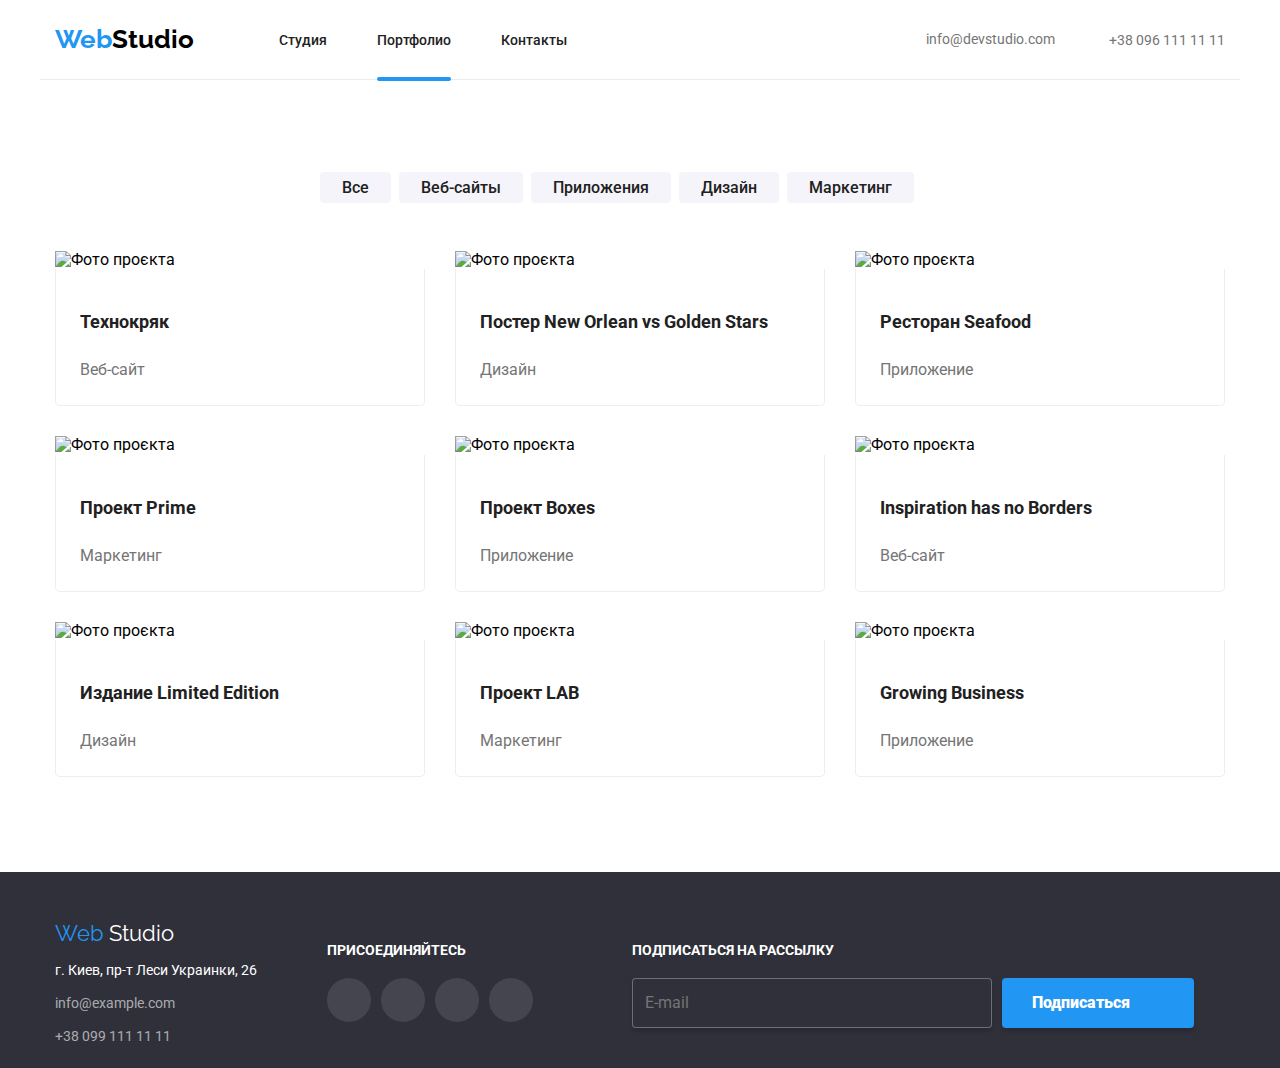
==== portfolio.html @ d9dc4a16 "Add files via upload" ====
<!DOCTYPE html>
<html lang="en">
<head>
    <meta charset="UTF-8">
    <meta name="viewport" content="width=device-width, initial-scale=1.0">
    <link rel="stylesheet" href="./css/main.min.css">
    <link href="https://fonts.googleapis.com/css2?family=Roboto:wght@400;700&display=swap" rel="stylesheet">
    <link href="https://fonts.googleapis.com/css2?family=Raleway:wght@400;700&display=swap" rel="stylesheet">
    <title>Portfolio</title>
</head>
<body>
    <!--Header-->
    <header>
        <div class="flex-div">
            <a class="nav__name-company"><p><span class="name-company--blue">Web</span>Studio</p></a>
            <nav class="nav">
                <a class="nav__link" href="./index.html"><p class="company-nav">Студия</p></a>
                <a class="nav__link active" href="./portfolio.html"><p class="portfolio-nav">Портфолио</p></a>
                <a class="nav__link"><p class="contakts-nav">Контакты</p></a>
            </nav>
        </div>
        <ul class="contacts">
            <li class="contacts__element">
                <div class="contacts__text">
                    <svg class="contackts__icon mail" width= "16px" height= "11px">
                        <use href="./img/symbol-defs.svg#mail"></use>
                    </svg>
                    <a class="contacts__link" href="info@devstudio.com">info@devstudio.com</a>
                </div>
            </li>
            <li class="contacts__element">
                <div class="contacts__text">
                    <svg class="contackts__icon phone" width= "10px" height= "15px">
                        <use href="./img/symbol-defs.svg#phone"></use>
                    </svg>
                    <a class="contacts__link" href="+380961111111">+38 096 111 11 11</a>
                </div>
            </li>
        </ul>
    </header>
    <main class="our-projects">
        <h1 class="our-projects__title">Наші проекти</h1>
        <ul class="list-nav">
            <li><a class="list-nav__element" href="">Все</a></li>                
            <li><a class="list-nav__element" href="">Веб-сайты</a></li>
            <li><a class="list-nav__element" href="">Приложения</a></li>
            <li><a class="list-nav__element" href="">Дизайн</a></li>
            <li><a class="list-nav__element" href="">Маркетинг</a></li>
        </ul>
        <ul class="projects-list">
            <li class="project">
                <div class="project__overlay">
                    <img src="./img/technocrac.png" alt="Фото проєкта">
                    <p class="overlay__text">Технокряк это современная площадка распространения коронавируса. Компании используют эту платформу для цифрового шпионажа и атак на защищённые сервера конкурентов.</p>
                </div>
                <div class="project__content">
                    <h2 class="project__name">Технокряк</h2>
                    <p class="project__text">Веб-сайт</p>
                </div>
            </li>
            <li class="project">
                <div class="project__overlay">
                    <img src="./img/new_orlean.png" alt="Фото проєкта">
                    <p class="overlay__text">Технокряк это современная площадка распространения коронавируса. Компании используют эту платформу для цифрового шпионажа и атак на защищённые сервера конкурентов.</p>
                </div>
                <div class="project__content">
                    <h2 class="project__name">Постер New Orlean vs Golden Stars</h2>
                    <p class="project__text">Дизайн</p>
                </div>
            </li>
            <li class="project">
                <div class="project__overlay">
                    <img src="./img/Seafood.png" alt="Фото проєкта">
                    <p class="overlay__text">Технокряк это современная площадка распространения коронавируса. Компании используют эту платформу для цифрового шпионажа и атак на защищённые сервера конкурентов.</p>
                </div>
                <div class="project__content">
                    <h2 class="project__name">Ресторан Seafood</h2>
                    <p class="project__text">Приложение</p>
                </div>
            </li>
            <li class="project">
                <div class="project__overlay">
                    <img src="./img/Prime.png" alt="Фото проєкта">
                    <p class="overlay__text">Технокряк это современная площадка распространения коронавируса. Компании используют эту платформу для цифрового шпионажа и атак на защищённые сервера конкурентов.</p>
                </div>
                <div class="project__content">
                    <h2 class="project__name">Проект Prime</h2>
                    <p class="project__text">Маркетинг</p>
                </div>
            </li>
            <li class="project">
                <div class="project__overlay">
                    <img src="./img/Boxes.png" alt="Фото проєкта">
                    <p class="overlay__text">Технокряк это современная площадка распространения коронавируса. Компании используют эту платформу для цифрового шпионажа и атак на защищённые сервера конкурентов.</p>
                </div>
                <div class="project__content">
                    <h2 class="project__name">Проект Boxes</h2>
                    <p class="project__text">Приложение</p>
                </div>
            </li>
            <li class="project">
                <div class="project__overlay">
                    <img src="./img/Inspiration.png" alt="Фото проєкта">
                    <p class="overlay__text">Технокряк это современная площадка распространения коронавируса. Компании используют эту платформу для цифрового шпионажа и атак на защищённые сервера конкурентов.</p>
                </div>
                <div class="project__content">
                <h2 class="project__name">Inspiration has no Borders</h2>
                    <p class="project__text">Веб-сайт</p>
                </div>
            </li>
            <li class="project">
                <div class="project__overlay">
                    <img src="./img/Limited_edition.png" alt="Фото проєкта">
                    <p class="overlay__text">Технокряк это современная площадка распространения коронавируса. Компании используют эту платформу для цифрового шпионажа и атак на защищённые сервера конкурентов.</p>
                </div>
                <div class="project__content">
                    <h2 class="project__name">Издание Limited Edition</h2>
                    <p class="project__text">Дизайн</p>
                </div>
            </li>
            <li class="project">
                <div class="project__overlay">
                    <img src="./img/Lab.png" alt="Фото проєкта">
                    <p class="overlay__text">Технокряк это современная площадка распространения коронавируса. Компании используют эту платформу для цифрового шпионажа и атак на защищённые сервера конкурентов.</p>
                </div>
                <div class="project__content">
                    <h2 class="project__name">Проект LAB</h2>
                    <p class="project__text">Маркетинг</p>
                </div>
            </li>
            <li class="project">
                <div class="project__overlay">
                    <img src="./img/Growing.png" alt="Фото проєкта">
                    <p class="overlay__text">Технокряк это современная площадка распространения коронавируса. Компании используют эту платформу для цифрового шпионажа и атак на защищённые сервера конкурентов.</p>
                </div>
                <div class="project__content">
                    <h2 class="project__name">Growing Business</h2>
                    <p class="project__text">Приложение</p>
                </div>
            </li>
        </ul>
    </main>
    <!--Footer-->
    <footer class="footer">
        <div class="ftr">
            <!--Adress-->
            <address class="adress">
                <a class="adress__name-company"><p><span class="name-company--blue">Web</span><span class="name-company--white">Studio</span></p></a> <br>
                <p class="adress__text">г. Киев, пр-т Леси Украинки, 26</p> <br>
                <a class="adress__link" href="info@example.com">info@example.com</a> <br>
                <a class="adress__link" href="+380991111111">+38 099 111 11 11</a>
            </address>
            <!--Join-->
            <div class="join">
                <h3 class="join__title">Присоединяйтесь</h3>
                <ul class="ss-list">
                    <li class="ss-list__element">
                        <a class="ss-link">
                            <svg class="ss-link__ss">
                                <use href="./img/symbol-defs.svg#instagram"></use>
                            </svg>
                        </a>
                    </li>
                    <li class="ss-list__element">
                        <a class="ss-link">
                            <svg class="ss-link__ss">
                                <use href="./img/symbol-defs.svg#twitter"></use>
                            </svg>
                        </a>
                    </li>
                    <li class="ss-list__element">
                        <a class="ss-link">
                            <svg class="ss-link__ss">
                                <use href="./img/symbol-defs.svg#facebook"></use>
                            </svg>
                        </a>
                    </li>
                    <li class="ss-list__element">
                        <a class="ss-link">
                            <svg class="ss-link__ss">
                                <use href="./img/symbol-defs.svg#linkedin"></use>
                            </svg>
                        </a>
                    </li>
                </ul>
            </div>
            <!--Subscibe-->
            <div class="subscribe">
                <h3 class="subscribe__title">Подписаться на рассылку</h3>
                <form class="subscribe__form">
                    <input placeholder="E-mail" type="email" class="subscribe__input" >
                    <button class="subscribe__btn"><span class="subscribe__text">Подписаться</span><svg width="24" height="24" class="clients-list__icon"><use href="./img/symbol-defs.svg#fly"></use></svg></button>
                </form>
                </div>
            </div>
        </div>
    </footer>
</body>
</html>
---- css/main.min.css ----
/*! modern-normalize v0.6.0 | MIT License | https://github.com/sindresorhus/modern-normalize */*,*::before,*::after{-webkit-box-sizing:border-box;box-sizing:border-box}:root{-moz-tab-size:4;-o-tab-size:4;tab-size:4}html{line-height:1.15;-webkit-text-size-adjust:100%}body{margin:0;padding:0}body{font-family:system-ui,-apple-system,"Segoe UI",Roboto,Helvetica,Arial,sans-serif,"Apple Color Emoji","Segoe UI Emoji"}a{text-decoration:none;font-family:Roboto}ul{list-style-type:none;padding:0}textarea{resize:none}hr{height:0}abbr[title]{-webkit-text-decoration:underline dotted;text-decoration:underline dotted}b,strong{font-weight:bolder}code,kbd,samp,pre{font-family:SFMono-Regular, Consolas, "Liberation Mono", Menlo, monospace;font-size:1em}small{font-size:80%}sub,sup{font-size:75%;line-height:0;position:relative;vertical-align:baseline}sub{bottom:-0.25em}sup{top:-0.5em}button,input,optgroup,select,textarea{font-family:inherit;font-size:100%;line-height:1.15;margin:0}button,select{text-transform:none}button,[type="button"],[type="reset"],[type="submit"]{-webkit-appearance:button}button::-moz-focus-inner,[type="button"]::-moz-focus-inner,[type="reset"]::-moz-focus-inner,[type="submit"]::-moz-focus-inner{border-style:none;padding:0}button:-moz-focusring,[type="button"]:-moz-focusring,[type="reset"]:-moz-focusring,[type="submit"]:-moz-focusring{outline:1px dotted ButtonText}fieldset{padding:0.35em 0.75em 0.625em}legend{padding:0}progress{vertical-align:baseline}[type="number"]::-webkit-inner-spin-button,[type="number"]::-webkit-outer-spin-button{height:auto}[type="search"]{-webkit-appearance:textfield;outline-offset:-2px}[type="search"]::-webkit-search-decoration{-webkit-appearance:none}::-webkit-file-upload-button{-webkit-appearance:button;font:inherit}summary{display:list-item}p{margin:0;padding:0}.main-pynkts,.occupation,.comand,.clients{width:1200px;padding:0 15px;margin:0 auto}.flex-div,.nav,.contacts,.modal__close,.modal__button-send,.part-occupation__overlay,.ss-link,.clients-list__link,.overlay__text,.subscribe__input,.subscribe__btn{display:-webkit-box;display:-ms-flexbox;display:flex;-webkit-box-align:center;-ms-flex-align:center;align-items:center;-webkit-box-pack:center;-ms-flex-pack:center;justify-content:center}body{font-family:Roboto;max-width:1600px}a{font-family:Roboto}.visually-hidden{position:absolute;width:1px;height:1px;clip:rect(0 0 0 0)}header{width:1200px;height:80px;padding-left:15px;padding-right:15px;margin-left:auto;margin-right:auto;border-bottom:1px solid #ECECEC;display:-webkit-box;display:-ms-flexbox;display:flex;-webkit-box-pack:justify;-ms-flex-pack:justify;justify-content:space-between}footer{background-color:#2F303A;padding-top:48px;padding-bottom:20px}.ftr{width:1200px;margin-left:auto;margin-right:auto;padding-left:15px;padding-right:15px;display:-webkit-box;display:-ms-flexbox;display:flex}.nav{margin-left:85px}.nav__name-company{font-family:Raleway;font-weight:700;font-size:26px;line-height:31px;color:#000}.name-company--blue{color:#2196f3}.nav__link{display:inline-block;padding:33px 0;-webkit-transition:color 250ms cubic-bezier(0.4, 0, 0.2, 1);transition:color 250ms cubic-bezier(0.4, 0, 0.2, 1);font-weight:500;font-size:14px;line-height:16px;color:#212121}.nav__link:not(:last-child){margin-right:50px}.nav__link:focus,.nav__link:hover{color:#2196f3}.active{position:relative}.active::after{content:"";display:block;position:absolute;width:100%;bottom:0;left:0;height:4px;border-radius:2px;background-color:#2196f3}.contackts__icon{margin-right:10px}.contacts__link{font-weight:400;font-size:14px;line-height:16px;color:#757575}.contacts__element:not(:last-child){margin-right:30px}.contacts__text{-webkit-transition:color,fill 250ms cubic-bezier(0.4, 0, 0.2, 1);transition:color,fill 250ms cubic-bezier(0.4, 0, 0.2, 1)}.contacts__text:focus,.contacts__text:hover{fill:#2196f3}.contacts__text:focus .contacts__link,.contacts__text:hover .contacts__link{color:#2196f3}.hello{position:relative;background-image:url(../img/Header_imgfon.png);height:600px;max-width:1600px;margin-bottom:94px;text-align:center}.hello__overlay{position:absolute;padding-top:200px;width:100%;height:100%;top:0;left:0;background-color:rgba(47,48,58,0.8)}.hello__title{width:600px;margin:0 auto;margin-bottom:30px;font-weight:900;font-size:44px;line-height:60px;text-transform:uppercase;color:#fff}.hello__buy{padding:10px 32px;-webkit-box-shadow:0px 4px 4px rgba(0,0,0,0.15);box-shadow:0px 4px 4px rgba(0,0,0,0.15);border-radius:4px;border:none;text-align:center;font-weight:700;font-size:16px;line-height:30px;color:#fff;background-color:#2196f3}.backdrop.is-hidden{opacity:0;pointer-events:none;-webkit-transform:scale(1.08);transform:scale(1.08)}.backdrop{position:fixed;top:0;left:0;width:100%;height:100%;background-color:rgba(0,0,0,0.2);-webkit-transition:opacity 250ms cubic-bezier(0.4, 0, 0.2, 1),-webkit-transform 250ms cubic-bezier(0.4, 0, 0.2, 1);transition:opacity 250ms cubic-bezier(0.4, 0, 0.2, 1),-webkit-transform 250ms cubic-bezier(0.4, 0, 0.2, 1);transition:opacity 250ms cubic-bezier(0.4, 0, 0.2, 1),transform 250ms cubic-bezier(0.4, 0, 0.2, 1);transition:opacity 250ms cubic-bezier(0.4, 0, 0.2, 1),transform 250ms cubic-bezier(0.4, 0, 0.2, 1),-webkit-transform 250ms cubic-bezier(0.4, 0, 0.2, 1)}.modal{padding:40px;position:absolute;top:50%;left:50%;-webkit-transform:translate(-50%, -50%);transform:translate(-50%, -50%);background-color:#fff}.modal__title{display:inline-block;margin-bottom:30px;font-weight:700;font-size:20px;line-height:23px;text-align:center;letter-spacing:0.03em;color:#212121}.modal__close{position:absolute;top:8px;left:490px;width:30px;height:30px;border:1px solid rgba(0,0,0,0.1);border-radius:50%}.modal__close-icon{fill:#000;width:18px;height:18px;-webkit-transition:all 250ms cubic-bezier(0.4, 0, 0.2, 1);transition:all 250ms cubic-bezier(0.4, 0, 0.2, 1)}.modal__close-icon:hover{fill:#2196f3}.modal__field{position:relative;margin-bottom:28px}.modal__field:not(:last-child){margin-bottom:30px}.modal__input{padding:12px 35px;font:inherit;border:1px solid #2a2a2a;border-radius:3px;width:448px;height:40px}.modal__input--coment{height:120px}.modal__label{position:absolute;top:12px;left:42px;font-weight:400;font-size:14px;line-height:16px;letter-spacing:0.01em;color:#757575;-webkit-transition:all 250ms cubic-bezier(0.4, 0, 0.2, 1);transition:all 250ms cubic-bezier(0.4, 0, 0.2, 1)}.modal__label--coment{left:16px}.modal__field:focus-within>.modal__label,.modal__input:not(:placeholder-shown) ~ .modal__label{-webkit-transform:translate(-26px, -35px);transform:translate(-26px, -35px)}.modal__field:focus-within>.modal__label--coment,.modal__input:not(:placeholder-shown) ~ .modal__label--coment{-webkit-transform:translate(0px, -35px);transform:translate(0px, -35px)}.modal__field:focus-within>.modal__label{color:#2196f3}.modal__field:focus-within>.modal__icon{fill:#2196f3}.modal__icon{position:absolute;fill:#212121;top:12px;left:16px;width:18px;height:18px;-webkit-transition:all 250ms cubic-bezier(0.4, 0, 0.2, 1);transition:all 250ms cubic-bezier(0.4, 0, 0.2, 1)}.checkbox{display:inline-block;margin-bottom:30px}.check{display:inline-block;width:16px;height:15px;border:1px solid #212121;-webkit-transition:all 250ms cubic-bezier(0.4, 0, 0.2, 1);transition:all 250ms cubic-bezier(0.4, 0, 0.2, 1)}.checkbox__icon{display:block}.checkbox__check:checked+.check{border:#2196f3;background-color:#2196f3}.checkbox__text,.checkbox__link{display:inline-block;font-weight:normal;font-size:14px;line-height:24px;letter-spacing:0.03em;color:#757575}.checkbox__link{color:#2196f3}.modal__button-send{background-color:#2196f3;width:200px;margin:0 auto;-webkit-box-shadow:0px 4px 4px rgba(0,0,0,0.15);box-shadow:0px 4px 4px rgba(0,0,0,0.15);border-radius:4px;border:none;padding:10px 55px;letter-spacing:0.06em;font-weight:700;font-size:16px;line-height:30px;color:#FFFFFF}.main-pynkts{margin-bottom:94px}.main-pynkts__title{display:none}.pynkts__list{display:-webkit-box;display:-ms-flexbox;display:flex}.pynkts{width:270px}.pynkts:not(:last-child){margin-right:30px}.pynkts__fon{background-color:#F5F4FA;width:270px;height:120px;padding:30px 100px;margin-bottom:30px}.pynkts__icon{width:70px;height:70px}.pynkts__title{margin-bottom:10px;font-size:14px;font-weight:700;line-height:16px;text-transform:uppercase;color:#212121}.pynkts__text{font-size:14px;font-weight:400;line-height:24px;color:#757575}.occupation{margin-bottom:94px}.occupation-list{display:-webkit-box;display:-ms-flexbox;display:flex}.occupation__title{font-weight:700;font-size:36px;line-height:42px;color:#212121;margin-bottom:50px;text-align:center}.part-occupation{position:relative}.part-occupation:not(:last-child){margin-right:30px}.part-occupation__overlay{position:absolute;width:100%;height:70px;top:224px;left:0;background:rgba(47,48,58,0.8)}.part-occupation__text{font-size:14px;font-weight:700;line-height:16px;text-transform:uppercase;color:#fff}.comand{padding-top:94px;height:700px;margin-bottom:94px}.comand--color{background-color:#F5F4FA}.comand__title{font-weight:700;font-size:36px;line-height:42px;color:#212121;margin-bottom:50px;text-align:center}.personal{display:-webkit-box;display:-ms-flexbox;display:flex;text-align:center}.worker{background-color:#fff;-webkit-box-shadow:0px 2px 1px rgba(0,0,0,0.2),0px 1px 1px rgba(0,0,0,0.14),0px 1px 3px rgba(0,0,0,0.12);box-shadow:0px 2px 1px rgba(0,0,0,0.2),0px 1px 1px rgba(0,0,0,0.14),0px 1px 3px rgba(0,0,0,0.12);border-radius:4px}.worker:not(:last-child){margin-right:30px}.worker__photo{margin-bottom:30px}.worker__name{margin-bottom:10px;font-size:16px;line-height:19px;color:#212121}.worker__text{margin-bottom:30px;font-size:16px;line-height:19px;color:#757575}.ss-list{display:-webkit-box;display:-ms-flexbox;display:flex;width:205px;margin:0 auto;margin-bottom:25px}.ss-list__element:not(:last-child){margin-right:10px}.ss-link{-webkit-transition:all 250ms cubic-bezier(0.4, 0, 0.2, 1);transition:all 250ms cubic-bezier(0.4, 0, 0.2, 1);width:44px;height:44px;background-color:rgba(255,255,255,0.1);border-radius:50%;fill:#afb1b8}.ss-link:hover,.ss-link:focus{fill:#fff;background-color:#2196f3}.clients{margin-top:95px;margin-bottom:95px}.clients__title{font-weight:700;font-size:36px;line-height:42px;color:#212121;margin-bottom:50px;text-align:center}.clients-list{display:-webkit-box;display:-ms-flexbox;display:flex}.clients-list__link{-webkit-transition:border,fill 250ms cubic-bezier(0.4, 0, 0.2, 1),-webkit-transform 250ms cubic-bezier(0.4, 0, 0.2, 1);transition:border,fill 250ms cubic-bezier(0.4, 0, 0.2, 1),-webkit-transform 250ms cubic-bezier(0.4, 0, 0.2, 1);transition:border,fill 250ms cubic-bezier(0.4, 0, 0.2, 1),transform 250ms cubic-bezier(0.4, 0, 0.2, 1);transition:border,fill 250ms cubic-bezier(0.4, 0, 0.2, 1),transform 250ms cubic-bezier(0.4, 0, 0.2, 1),-webkit-transform 250ms cubic-bezier(0.4, 0, 0.2, 1);border:1px solid #afb1b8;border-radius:4px;width:170px;height:90px;fill:#afb1b8}.clients-list__element:not(:last-child){margin-right:30px}.clients-list__link:hover,.clients-list__link:focus{-webkit-transform:scale(1.1);transform:scale(1.1);border:1px solid #2196f3;fill:#2196f3}.our-projects{width:1200px;padding-left:15px;padding-right:15px;margin-left:auto;margin-right:auto;margin-bottom:95px}.our-projects__title{display:none}.list-nav{display:-webkit-box;display:-ms-flexbox;display:flex;width:640px;margin-top:95px;margin-bottom:50px;margin-left:auto;margin-right:auto}.list-nav__element{-webkit-transition:all 250ms cubic-bezier(0.4, 0, 0.2, 1);transition:all 250ms cubic-bezier(0.4, 0, 0.2, 1);padding:6px 22px;border-radius:4px;margin-right:8px;font-weight:500;font-size:16px;line-height:26px;background-color:#F5F4FA;color:#212121}.list-nav__element:focus,.list-nav__element:hover{-webkit-box-shadow:0px 2px 2px rgba(0,0,0,0.12),0px 1px 2px rgba(0,0,0,0.08),0px 3px 1px rgba(0,0,0,0.1);box-shadow:0px 2px 2px rgba(0,0,0,0.12),0px 1px 2px rgba(0,0,0,0.08),0px 3px 1px rgba(0,0,0,0.1);background-color:#2196f3;color:#fff}.projects-list{display:-webkit-box;display:-ms-flexbox;display:flex;-ms-flex-wrap:wrap;flex-wrap:wrap}.project{position:relative;width:370px}.project:not(:nth-child(3n)){margin-right:30px}.project:not(:nth-child(n+7)){margin-bottom:30px}.project:hover,.project:focus .project__overlay{z-index:0}.project:hover,.project:focus{-webkit-box-shadow:1px 4px 6px rgba(0,0,0,0.16),0px 4px 4px rgba(0,0,0,0.06),0px 1px 1px rgba(0,0,0,0.12);box-shadow:1px 4px 6px rgba(0,0,0,0.16),0px 4px 4px rgba(0,0,0,0.06),0px 1px 1px rgba(0,0,0,0.12)}.project__overlay{position:relative;overflow:hidden}.overlay__text{position:absolute;top:0;-webkit-transform:translateY(102%);transform:translateY(102%);width:370px;height:294px;margin:0px;padding:0px 24px;color:#fff;background:rgba(33,150,243,0.9);font-weight:400;font-size:18px;line-height:1.56;-webkit-transition:-webkit-transform 250ms cubic-bezier(0.4, 0, 0.2, 1);transition:-webkit-transform 250ms cubic-bezier(0.4, 0, 0.2, 1);transition:transform 250ms cubic-bezier(0.4, 0, 0.2, 1);transition:transform 250ms cubic-bezier(0.4, 0, 0.2, 1), -webkit-transform 250ms cubic-bezier(0.4, 0, 0.2, 1)}.project:hover .overlay__text,.project:focus .overlay__text{-webkit-transform:scaleY(1);transform:scaleY(1)}.project__content{padding:20px 24px;border:1px solid #eeeeee;border-bottom-right-radius:5px;border-bottom-left-radius:5px;border-top:none}.project__name{font-size:18px;line-height:36px;color:#212121}.project__text{font-size:16px;line-height:30px;color:#757575}address{font-style:normal;margin-right:70px}.adress__name-company{display:inline-block;margin-bottom:10px;height:28px;font-family:Raleway;font-weight:700px;font-size:22px;line-height:26px}.name-company--white{color:#fff;margin-left:5px}.adress__text{display:inline-block;margin-bottom:9px;font-size:14px;line-height:24px;color:#fff}.adress__link{display:inline-block;font-size:14px;line-height:24px;color:rgba(255,255,255,0.6)}.adress__link:not(:last-child){margin-bottom:9px}.join{margin-right:100px;margin-top:8px}.join__title{margin-bottom:20px;font-size:14px;line-height:16px;text-transform:uppercase;color:#fff}.ss-link{display:-webkit-box;display:-ms-flexbox;display:flex}.ss-link__ss{width:20px;height:20px}.subscribe{margin-top:8px}.subscribe__title{margin-bottom:20px;font-size:14px;line-height:16px;text-transform:uppercase;color:#fff}.subscribe__form{display:-webkit-box;display:-ms-flexbox;display:flex}.subscribe__input{border:1px solid rgba(255,255,255,0.3);-webkit-box-shadow:0px 4px 4px rgba(0,0,0,0.15);box-shadow:0px 4px 4px rgba(0,0,0,0.15);border-radius:4px;width:360px;margin-right:10px;padding:0px 12px;font-weight:400;font-size:16px;line-height:30px;color:rgba(255,255,255,0.6);background-color:#2F303A}.subscribe__btn{border:0;-webkit-box-shadow:0px 4px 4px rgba(0,0,0,0.15);box-shadow:0px 4px 4px rgba(0,0,0,0.15);border-radius:4px;padding-left:30px;padding-right:30px;padding-top:10px;padding-bottom:10px;background:#2196F3}.subscribe__text{margin-right:10px;font-weight:900;font-size:16px;line-height:30px;text-align:center;color:#fff}
/*# sourceMappingURL=main.min.css.map */
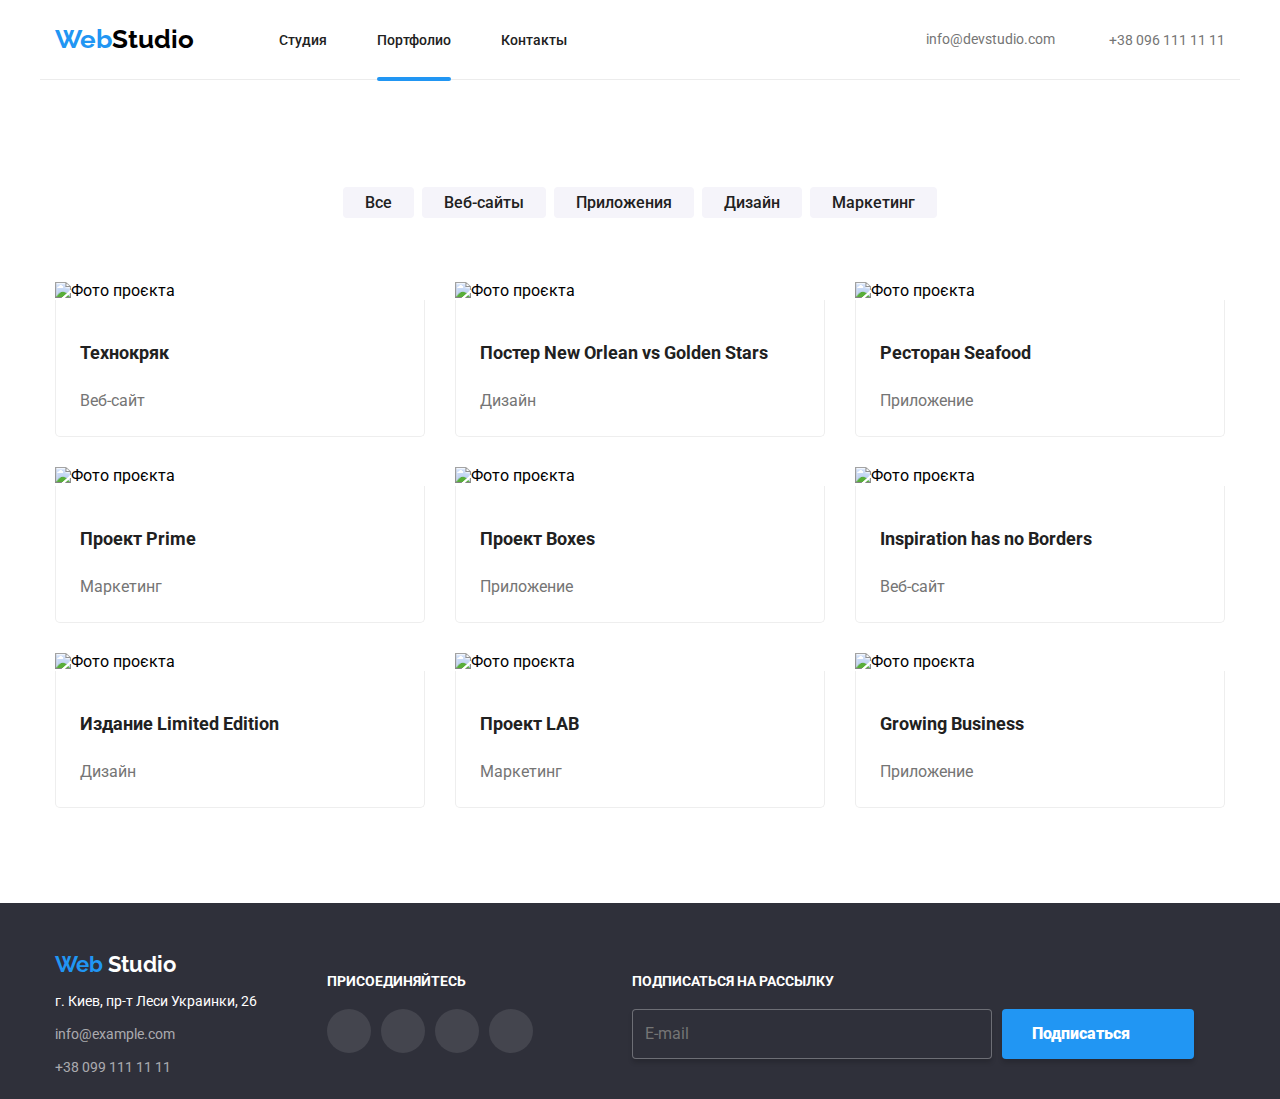
==== commit 80c765dc: "Add files via upload" ====
--- a/portfolio.html
+++ b/portfolio.html
@@ -39,14 +39,16 @@
         </ul>
     </header>
     <main class="our-projects">
-        <h1 class="our-projects__title">Наші проекти</h1>
-        <ul class="list-nav">
-            <li><a class="list-nav__element" href="">Все</a></li>                
-            <li><a class="list-nav__element" href="">Веб-сайты</a></li>
-            <li><a class="list-nav__element" href="">Приложения</a></li>
-            <li><a class="list-nav__element" href="">Дизайн</a></li>
-            <li><a class="list-nav__element" href="">Маркетинг</a></li>
-        </ul>
+        <div class="our-projects__nav">
+            <h1 class="our-projects__title">Наші проекти</h1>
+            <ul class="list-nav">
+                <li class="list-nav__element"><a class="list-nav__link" href="">Все</a></li>                
+                <li class="list-nav__element"><a class="list-nav__link" href="">Веб-сайты</a></li>
+                <li class="list-nav__element"><a class="list-nav__link" href="">Приложения</a></li>
+                <li class="list-nav__element"><a class="list-nav__link" href="">Дизайн</a></li>
+                <li class="list-nav__element"><a class="list-nav__link" href="">Маркетинг</a></li>
+            </ul>
+        </div>
         <ul class="projects-list">
             <li class="project">
                 <div class="project__overlay">
--- a/css/main.min.css
+++ b/css/main.min.css
@@ -1,2 +1,2 @@
-/*! modern-normalize v0.6.0 | MIT License | https://github.com/sindresorhus/modern-normalize */*,*::before,*::after{-webkit-box-sizing:border-box;box-sizing:border-box}:root{-moz-tab-size:4;-o-tab-size:4;tab-size:4}html{line-height:1.15;-webkit-text-size-adjust:100%}body{margin:0;padding:0}body{font-family:system-ui,-apple-system,"Segoe UI",Roboto,Helvetica,Arial,sans-serif,"Apple Color Emoji","Segoe UI Emoji"}a{text-decoration:none;font-family:Roboto}ul{list-style-type:none;padding:0}textarea{resize:none}hr{height:0}abbr[title]{-webkit-text-decoration:underline dotted;text-decoration:underline dotted}b,strong{font-weight:bolder}code,kbd,samp,pre{font-family:SFMono-Regular, Consolas, "Liberation Mono", Menlo, monospace;font-size:1em}small{font-size:80%}sub,sup{font-size:75%;line-height:0;position:relative;vertical-align:baseline}sub{bottom:-0.25em}sup{top:-0.5em}button,input,optgroup,select,textarea{font-family:inherit;font-size:100%;line-height:1.15;margin:0}button,select{text-transform:none}button,[type="button"],[type="reset"],[type="submit"]{-webkit-appearance:button}button::-moz-focus-inner,[type="button"]::-moz-focus-inner,[type="reset"]::-moz-focus-inner,[type="submit"]::-moz-focus-inner{border-style:none;padding:0}button:-moz-focusring,[type="button"]:-moz-focusring,[type="reset"]:-moz-focusring,[type="submit"]:-moz-focusring{outline:1px dotted ButtonText}fieldset{padding:0.35em 0.75em 0.625em}legend{padding:0}progress{vertical-align:baseline}[type="number"]::-webkit-inner-spin-button,[type="number"]::-webkit-outer-spin-button{height:auto}[type="search"]{-webkit-appearance:textfield;outline-offset:-2px}[type="search"]::-webkit-search-decoration{-webkit-appearance:none}::-webkit-file-upload-button{-webkit-appearance:button;font:inherit}summary{display:list-item}p{margin:0;padding:0}.main-pynkts,.occupation,.comand,.clients{width:1200px;padding:0 15px;margin:0 auto}.flex-div,.nav,.contacts,.modal__close,.modal__button-send,.part-occupation__overlay,.ss-link,.clients-list__link,.overlay__text,.subscribe__input,.subscribe__btn{display:-webkit-box;display:-ms-flexbox;display:flex;-webkit-box-align:center;-ms-flex-align:center;align-items:center;-webkit-box-pack:center;-ms-flex-pack:center;justify-content:center}body{font-family:Roboto;max-width:1600px}a{font-family:Roboto}.visually-hidden{position:absolute;width:1px;height:1px;clip:rect(0 0 0 0)}header{width:1200px;height:80px;padding-left:15px;padding-right:15px;margin-left:auto;margin-right:auto;border-bottom:1px solid #ECECEC;display:-webkit-box;display:-ms-flexbox;display:flex;-webkit-box-pack:justify;-ms-flex-pack:justify;justify-content:space-between}footer{background-color:#2F303A;padding-top:48px;padding-bottom:20px}.ftr{width:1200px;margin-left:auto;margin-right:auto;padding-left:15px;padding-right:15px;display:-webkit-box;display:-ms-flexbox;display:flex}.nav{margin-left:85px}.nav__name-company{font-family:Raleway;font-weight:700;font-size:26px;line-height:31px;color:#000}.name-company--blue{color:#2196f3}.nav__link{display:inline-block;padding:33px 0;-webkit-transition:color 250ms cubic-bezier(0.4, 0, 0.2, 1);transition:color 250ms cubic-bezier(0.4, 0, 0.2, 1);font-weight:500;font-size:14px;line-height:16px;color:#212121}.nav__link:not(:last-child){margin-right:50px}.nav__link:focus,.nav__link:hover{color:#2196f3}.active{position:relative}.active::after{content:"";display:block;position:absolute;width:100%;bottom:0;left:0;height:4px;border-radius:2px;background-color:#2196f3}.contackts__icon{margin-right:10px}.contacts__link{font-weight:400;font-size:14px;line-height:16px;color:#757575}.contacts__element:not(:last-child){margin-right:30px}.contacts__text{-webkit-transition:color,fill 250ms cubic-bezier(0.4, 0, 0.2, 1);transition:color,fill 250ms cubic-bezier(0.4, 0, 0.2, 1)}.contacts__text:focus,.contacts__text:hover{fill:#2196f3}.contacts__text:focus .contacts__link,.contacts__text:hover .contacts__link{color:#2196f3}.hello{position:relative;background-image:url(../img/Header_imgfon.png);height:600px;max-width:1600px;margin-bottom:94px;text-align:center}.hello__overlay{position:absolute;padding-top:200px;width:100%;height:100%;top:0;left:0;background-color:rgba(47,48,58,0.8)}.hello__title{width:600px;margin:0 auto;margin-bottom:30px;font-weight:900;font-size:44px;line-height:60px;text-transform:uppercase;color:#fff}.hello__buy{padding:10px 32px;-webkit-box-shadow:0px 4px 4px rgba(0,0,0,0.15);box-shadow:0px 4px 4px rgba(0,0,0,0.15);border-radius:4px;border:none;text-align:center;font-weight:700;font-size:16px;line-height:30px;color:#fff;background-color:#2196f3}.backdrop.is-hidden{opacity:0;pointer-events:none;-webkit-transform:scale(1.08);transform:scale(1.08)}.backdrop{position:fixed;top:0;left:0;width:100%;height:100%;background-color:rgba(0,0,0,0.2);-webkit-transition:opacity 250ms cubic-bezier(0.4, 0, 0.2, 1),-webkit-transform 250ms cubic-bezier(0.4, 0, 0.2, 1);transition:opacity 250ms cubic-bezier(0.4, 0, 0.2, 1),-webkit-transform 250ms cubic-bezier(0.4, 0, 0.2, 1);transition:opacity 250ms cubic-bezier(0.4, 0, 0.2, 1),transform 250ms cubic-bezier(0.4, 0, 0.2, 1);transition:opacity 250ms cubic-bezier(0.4, 0, 0.2, 1),transform 250ms cubic-bezier(0.4, 0, 0.2, 1),-webkit-transform 250ms cubic-bezier(0.4, 0, 0.2, 1)}.modal{padding:40px;position:absolute;top:50%;left:50%;-webkit-transform:translate(-50%, -50%);transform:translate(-50%, -50%);background-color:#fff}.modal__title{display:inline-block;margin-bottom:30px;font-weight:700;font-size:20px;line-height:23px;text-align:center;letter-spacing:0.03em;color:#212121}.modal__close{position:absolute;top:8px;left:490px;width:30px;height:30px;border:1px solid rgba(0,0,0,0.1);border-radius:50%}.modal__close-icon{fill:#000;width:18px;height:18px;-webkit-transition:all 250ms cubic-bezier(0.4, 0, 0.2, 1);transition:all 250ms cubic-bezier(0.4, 0, 0.2, 1)}.modal__close-icon:hover{fill:#2196f3}.modal__field{position:relative;margin-bottom:28px}.modal__field:not(:last-child){margin-bottom:30px}.modal__input{padding:12px 35px;font:inherit;border:1px solid #2a2a2a;border-radius:3px;width:448px;height:40px}.modal__input--coment{height:120px}.modal__label{position:absolute;top:12px;left:42px;font-weight:400;font-size:14px;line-height:16px;letter-spacing:0.01em;color:#757575;-webkit-transition:all 250ms cubic-bezier(0.4, 0, 0.2, 1);transition:all 250ms cubic-bezier(0.4, 0, 0.2, 1)}.modal__label--coment{left:16px}.modal__field:focus-within>.modal__label,.modal__input:not(:placeholder-shown) ~ .modal__label{-webkit-transform:translate(-26px, -35px);transform:translate(-26px, -35px)}.modal__field:focus-within>.modal__label--coment,.modal__input:not(:placeholder-shown) ~ .modal__label--coment{-webkit-transform:translate(0px, -35px);transform:translate(0px, -35px)}.modal__field:focus-within>.modal__label{color:#2196f3}.modal__field:focus-within>.modal__icon{fill:#2196f3}.modal__icon{position:absolute;fill:#212121;top:12px;left:16px;width:18px;height:18px;-webkit-transition:all 250ms cubic-bezier(0.4, 0, 0.2, 1);transition:all 250ms cubic-bezier(0.4, 0, 0.2, 1)}.checkbox{display:inline-block;margin-bottom:30px}.check{display:inline-block;width:16px;height:15px;border:1px solid #212121;-webkit-transition:all 250ms cubic-bezier(0.4, 0, 0.2, 1);transition:all 250ms cubic-bezier(0.4, 0, 0.2, 1)}.checkbox__icon{display:block}.checkbox__check:checked+.check{border:#2196f3;background-color:#2196f3}.checkbox__text,.checkbox__link{display:inline-block;font-weight:normal;font-size:14px;line-height:24px;letter-spacing:0.03em;color:#757575}.checkbox__link{color:#2196f3}.modal__button-send{background-color:#2196f3;width:200px;margin:0 auto;-webkit-box-shadow:0px 4px 4px rgba(0,0,0,0.15);box-shadow:0px 4px 4px rgba(0,0,0,0.15);border-radius:4px;border:none;padding:10px 55px;letter-spacing:0.06em;font-weight:700;font-size:16px;line-height:30px;color:#FFFFFF}.main-pynkts{margin-bottom:94px}.main-pynkts__title{display:none}.pynkts__list{display:-webkit-box;display:-ms-flexbox;display:flex}.pynkts{width:270px}.pynkts:not(:last-child){margin-right:30px}.pynkts__fon{background-color:#F5F4FA;width:270px;height:120px;padding:30px 100px;margin-bottom:30px}.pynkts__icon{width:70px;height:70px}.pynkts__title{margin-bottom:10px;font-size:14px;font-weight:700;line-height:16px;text-transform:uppercase;color:#212121}.pynkts__text{font-size:14px;font-weight:400;line-height:24px;color:#757575}.occupation{margin-bottom:94px}.occupation-list{display:-webkit-box;display:-ms-flexbox;display:flex}.occupation__title{font-weight:700;font-size:36px;line-height:42px;color:#212121;margin-bottom:50px;text-align:center}.part-occupation{position:relative}.part-occupation:not(:last-child){margin-right:30px}.part-occupation__overlay{position:absolute;width:100%;height:70px;top:224px;left:0;background:rgba(47,48,58,0.8)}.part-occupation__text{font-size:14px;font-weight:700;line-height:16px;text-transform:uppercase;color:#fff}.comand{padding-top:94px;height:700px;margin-bottom:94px}.comand--color{background-color:#F5F4FA}.comand__title{font-weight:700;font-size:36px;line-height:42px;color:#212121;margin-bottom:50px;text-align:center}.personal{display:-webkit-box;display:-ms-flexbox;display:flex;text-align:center}.worker{background-color:#fff;-webkit-box-shadow:0px 2px 1px rgba(0,0,0,0.2),0px 1px 1px rgba(0,0,0,0.14),0px 1px 3px rgba(0,0,0,0.12);box-shadow:0px 2px 1px rgba(0,0,0,0.2),0px 1px 1px rgba(0,0,0,0.14),0px 1px 3px rgba(0,0,0,0.12);border-radius:4px}.worker:not(:last-child){margin-right:30px}.worker__photo{margin-bottom:30px}.worker__name{margin-bottom:10px;font-size:16px;line-height:19px;color:#212121}.worker__text{margin-bottom:30px;font-size:16px;line-height:19px;color:#757575}.ss-list{display:-webkit-box;display:-ms-flexbox;display:flex;width:205px;margin:0 auto;margin-bottom:25px}.ss-list__element:not(:last-child){margin-right:10px}.ss-link{-webkit-transition:all 250ms cubic-bezier(0.4, 0, 0.2, 1);transition:all 250ms cubic-bezier(0.4, 0, 0.2, 1);width:44px;height:44px;background-color:rgba(255,255,255,0.1);border-radius:50%;fill:#afb1b8}.ss-link:hover,.ss-link:focus{fill:#fff;background-color:#2196f3}.clients{margin-top:95px;margin-bottom:95px}.clients__title{font-weight:700;font-size:36px;line-height:42px;color:#212121;margin-bottom:50px;text-align:center}.clients-list{display:-webkit-box;display:-ms-flexbox;display:flex}.clients-list__link{-webkit-transition:border,fill 250ms cubic-bezier(0.4, 0, 0.2, 1),-webkit-transform 250ms cubic-bezier(0.4, 0, 0.2, 1);transition:border,fill 250ms cubic-bezier(0.4, 0, 0.2, 1),-webkit-transform 250ms cubic-bezier(0.4, 0, 0.2, 1);transition:border,fill 250ms cubic-bezier(0.4, 0, 0.2, 1),transform 250ms cubic-bezier(0.4, 0, 0.2, 1);transition:border,fill 250ms cubic-bezier(0.4, 0, 0.2, 1),transform 250ms cubic-bezier(0.4, 0, 0.2, 1),-webkit-transform 250ms cubic-bezier(0.4, 0, 0.2, 1);border:1px solid #afb1b8;border-radius:4px;width:170px;height:90px;fill:#afb1b8}.clients-list__element:not(:last-child){margin-right:30px}.clients-list__link:hover,.clients-list__link:focus{-webkit-transform:scale(1.1);transform:scale(1.1);border:1px solid #2196f3;fill:#2196f3}.our-projects{width:1200px;padding-left:15px;padding-right:15px;margin-left:auto;margin-right:auto;margin-bottom:95px}.our-projects__title{display:none}.list-nav{display:-webkit-box;display:-ms-flexbox;display:flex;width:640px;margin-top:95px;margin-bottom:50px;margin-left:auto;margin-right:auto}.list-nav__element{-webkit-transition:all 250ms cubic-bezier(0.4, 0, 0.2, 1);transition:all 250ms cubic-bezier(0.4, 0, 0.2, 1);padding:6px 22px;border-radius:4px;margin-right:8px;font-weight:500;font-size:16px;line-height:26px;background-color:#F5F4FA;color:#212121}.list-nav__element:focus,.list-nav__element:hover{-webkit-box-shadow:0px 2px 2px rgba(0,0,0,0.12),0px 1px 2px rgba(0,0,0,0.08),0px 3px 1px rgba(0,0,0,0.1);box-shadow:0px 2px 2px rgba(0,0,0,0.12),0px 1px 2px rgba(0,0,0,0.08),0px 3px 1px rgba(0,0,0,0.1);background-color:#2196f3;color:#fff}.projects-list{display:-webkit-box;display:-ms-flexbox;display:flex;-ms-flex-wrap:wrap;flex-wrap:wrap}.project{position:relative;width:370px}.project:not(:nth-child(3n)){margin-right:30px}.project:not(:nth-child(n+7)){margin-bottom:30px}.project:hover,.project:focus .project__overlay{z-index:0}.project:hover,.project:focus{-webkit-box-shadow:1px 4px 6px rgba(0,0,0,0.16),0px 4px 4px rgba(0,0,0,0.06),0px 1px 1px rgba(0,0,0,0.12);box-shadow:1px 4px 6px rgba(0,0,0,0.16),0px 4px 4px rgba(0,0,0,0.06),0px 1px 1px rgba(0,0,0,0.12)}.project__overlay{position:relative;overflow:hidden}.overlay__text{position:absolute;top:0;-webkit-transform:translateY(102%);transform:translateY(102%);width:370px;height:294px;margin:0px;padding:0px 24px;color:#fff;background:rgba(33,150,243,0.9);font-weight:400;font-size:18px;line-height:1.56;-webkit-transition:-webkit-transform 250ms cubic-bezier(0.4, 0, 0.2, 1);transition:-webkit-transform 250ms cubic-bezier(0.4, 0, 0.2, 1);transition:transform 250ms cubic-bezier(0.4, 0, 0.2, 1);transition:transform 250ms cubic-bezier(0.4, 0, 0.2, 1), -webkit-transform 250ms cubic-bezier(0.4, 0, 0.2, 1)}.project:hover .overlay__text,.project:focus .overlay__text{-webkit-transform:scaleY(1);transform:scaleY(1)}.project__content{padding:20px 24px;border:1px solid #eeeeee;border-bottom-right-radius:5px;border-bottom-left-radius:5px;border-top:none}.project__name{font-size:18px;line-height:36px;color:#212121}.project__text{font-size:16px;line-height:30px;color:#757575}address{font-style:normal;margin-right:70px}.adress__name-company{display:inline-block;margin-bottom:10px;height:28px;font-family:Raleway;font-weight:700px;font-size:22px;line-height:26px}.name-company--white{color:#fff;margin-left:5px}.adress__text{display:inline-block;margin-bottom:9px;font-size:14px;line-height:24px;color:#fff}.adress__link{display:inline-block;font-size:14px;line-height:24px;color:rgba(255,255,255,0.6)}.adress__link:not(:last-child){margin-bottom:9px}.join{margin-right:100px;margin-top:8px}.join__title{margin-bottom:20px;font-size:14px;line-height:16px;text-transform:uppercase;color:#fff}.ss-link{display:-webkit-box;display:-ms-flexbox;display:flex}.ss-link__ss{width:20px;height:20px}.subscribe{margin-top:8px}.subscribe__title{margin-bottom:20px;font-size:14px;line-height:16px;text-transform:uppercase;color:#fff}.subscribe__form{display:-webkit-box;display:-ms-flexbox;display:flex}.subscribe__input{border:1px solid rgba(255,255,255,0.3);-webkit-box-shadow:0px 4px 4px rgba(0,0,0,0.15);box-shadow:0px 4px 4px rgba(0,0,0,0.15);border-radius:4px;width:360px;margin-right:10px;padding:0px 12px;font-weight:400;font-size:16px;line-height:30px;color:rgba(255,255,255,0.6);background-color:#2F303A}.subscribe__btn{border:0;-webkit-box-shadow:0px 4px 4px rgba(0,0,0,0.15);box-shadow:0px 4px 4px rgba(0,0,0,0.15);border-radius:4px;padding-left:30px;padding-right:30px;padding-top:10px;padding-bottom:10px;background:#2196F3}.subscribe__text{margin-right:10px;font-weight:900;font-size:16px;line-height:30px;text-align:center;color:#fff}
+/*! modern-normalize v0.6.0 | MIT License | https://github.com/sindresorhus/modern-normalize */*,*::before,*::after{-webkit-box-sizing:border-box;box-sizing:border-box}:root{-moz-tab-size:4;-o-tab-size:4;tab-size:4}html{line-height:1.15;-webkit-text-size-adjust:100%}body{margin:0;padding:0}body{font-family:system-ui,-apple-system,"Segoe UI",Roboto,Helvetica,Arial,sans-serif,"Apple Color Emoji","Segoe UI Emoji"}a{text-decoration:none;font-family:Roboto}ul{list-style-type:none;padding:0}textarea{resize:none}hr{height:0}abbr[title]{-webkit-text-decoration:underline dotted;text-decoration:underline dotted}b,strong{font-weight:bolder}code,kbd,samp,pre{font-family:SFMono-Regular, Consolas, "Liberation Mono", Menlo, monospace;font-size:1em}small{font-size:80%}sub,sup{font-size:75%;line-height:0;position:relative;vertical-align:baseline}sub{bottom:-0.25em}sup{top:-0.5em}button,input,optgroup,select,textarea{font-family:inherit;font-size:100%;line-height:1.15;margin:0}button,select{text-transform:none}button,[type="button"],[type="reset"],[type="submit"]{-webkit-appearance:button}button::-moz-focus-inner,[type="button"]::-moz-focus-inner,[type="reset"]::-moz-focus-inner,[type="submit"]::-moz-focus-inner{border-style:none;padding:0}button:-moz-focusring,[type="button"]:-moz-focusring,[type="reset"]:-moz-focusring,[type="submit"]:-moz-focusring{outline:1px dotted ButtonText}fieldset{padding:0.35em 0.75em 0.625em}legend{padding:0}progress{vertical-align:baseline}[type="number"]::-webkit-inner-spin-button,[type="number"]::-webkit-outer-spin-button{height:auto}[type="search"]{-webkit-appearance:textfield;outline-offset:-2px}[type="search"]::-webkit-search-decoration{-webkit-appearance:none}::-webkit-file-upload-button{-webkit-appearance:button;font:inherit}summary{display:list-item}p{margin:0;padding:0}.main-pynkts,.occupation,.comand,.clients{width:1200px;padding:0 15px;margin:0 auto}.flex-div,.nav,.contacts,.modal__close,.modal__button-send,.part-occupation__overlay,.ss-link,.clients-list__link,.overlay__text,.subscribe__input,.subscribe__btn{display:-webkit-box;display:-ms-flexbox;display:flex;-webkit-box-align:center;-ms-flex-align:center;align-items:center;-webkit-box-pack:center;-ms-flex-pack:center;justify-content:center}body{font-family:Roboto;max-width:1600px}a{font-family:Roboto}.visually-hidden{position:absolute;width:1px;height:1px;clip:rect(0 0 0 0)}header{width:1200px;height:80px;padding-left:15px;padding-right:15px;margin-left:auto;margin-right:auto;border-bottom:1px solid #ECECEC;display:-webkit-box;display:-ms-flexbox;display:flex;-webkit-box-pack:justify;-ms-flex-pack:justify;justify-content:space-between}footer{background-color:#2F303A;padding-top:48px;padding-bottom:20px}.ftr{width:1200px;margin-left:auto;margin-right:auto;padding-left:15px;padding-right:15px;display:-webkit-box;display:-ms-flexbox;display:flex}.nav{margin-left:85px}.nav__name-company{font-family:Raleway;font-weight:700;font-size:26px;line-height:31px;color:#000}.name-company--blue{color:#2196f3}.nav__link{display:inline-block;padding:33px 0;-webkit-transition:color 250ms cubic-bezier(0.4, 0, 0.2, 1);transition:color 250ms cubic-bezier(0.4, 0, 0.2, 1);font-weight:500;font-size:14px;line-height:16px;color:#212121}.nav__link:not(:last-child){margin-right:50px}.nav__link:focus,.nav__link:hover{color:#2196f3}.active{position:relative}.active::after{content:"";display:block;position:absolute;width:100%;bottom:0;left:0;height:4px;border-radius:2px;background-color:#2196f3}.contackts__icon{margin-right:10px}.contacts__link{font-weight:400;font-size:14px;line-height:16px;color:#757575}.contacts__element:not(:last-child){margin-right:30px}.contacts__text{-webkit-transition:color,fill 250ms cubic-bezier(0.4, 0, 0.2, 1);transition:color,fill 250ms cubic-bezier(0.4, 0, 0.2, 1)}.contacts__text:focus,.contacts__text:hover{fill:#2196f3}.contacts__text:focus .contacts__link,.contacts__text:hover .contacts__link{color:#2196f3}.hello{position:relative;background-image:url(../img/Header_imgfon.png);height:600px;max-width:1600px;margin-bottom:94px;text-align:center}.hello__overlay{position:absolute;padding-top:200px;width:100%;height:100%;top:0;left:0;background-color:rgba(47,48,58,0.8)}.hello__title{width:600px;margin:0 auto;margin-bottom:30px;font-weight:900;font-size:44px;line-height:60px;text-transform:uppercase;color:#fff}.hello__buy{padding:10px 32px;-webkit-box-shadow:0px 4px 4px rgba(0,0,0,0.15);box-shadow:0px 4px 4px rgba(0,0,0,0.15);border-radius:4px;border:none;text-align:center;font-weight:700;font-size:16px;line-height:30px;color:#fff;background-color:#2196f3}.backdrop.is-hidden{opacity:0;pointer-events:none;-webkit-transform:scale(1.08);transform:scale(1.08)}.backdrop{position:fixed;top:0;left:0;width:100%;height:100%;background-color:rgba(0,0,0,0.2);-webkit-transition:opacity 250ms cubic-bezier(0.4, 0, 0.2, 1),-webkit-transform 250ms cubic-bezier(0.4, 0, 0.2, 1);transition:opacity 250ms cubic-bezier(0.4, 0, 0.2, 1),-webkit-transform 250ms cubic-bezier(0.4, 0, 0.2, 1);transition:opacity 250ms cubic-bezier(0.4, 0, 0.2, 1),transform 250ms cubic-bezier(0.4, 0, 0.2, 1);transition:opacity 250ms cubic-bezier(0.4, 0, 0.2, 1),transform 250ms cubic-bezier(0.4, 0, 0.2, 1),-webkit-transform 250ms cubic-bezier(0.4, 0, 0.2, 1)}.modal{padding:40px;position:absolute;top:50%;left:50%;-webkit-transform:translate(-50%, -50%);transform:translate(-50%, -50%);background-color:#fff}.modal__title{display:inline-block;margin-bottom:30px;font-weight:700;font-size:20px;line-height:23px;text-align:center;letter-spacing:0.03em;color:#212121}.modal__close{position:absolute;top:8px;left:490px;width:30px;height:30px;border:1px solid rgba(0,0,0,0.1);border-radius:50%}.modal__close-icon{fill:#000;width:18px;height:18px;-webkit-transition:all 250ms cubic-bezier(0.4, 0, 0.2, 1);transition:all 250ms cubic-bezier(0.4, 0, 0.2, 1)}.modal__close-icon:hover{fill:#2196f3}.modal__field{position:relative;margin-bottom:28px}.modal__field:not(:last-child){margin-bottom:30px}.modal__input{padding:12px 35px;font:inherit;border:1px solid #2a2a2a;border-radius:3px;width:448px;height:40px}.modal__input--coment{height:120px}.modal__label{position:absolute;top:12px;left:42px;font-weight:400;font-size:14px;line-height:16px;letter-spacing:0.01em;color:#757575;-webkit-transition:all 250ms cubic-bezier(0.4, 0, 0.2, 1);transition:all 250ms cubic-bezier(0.4, 0, 0.2, 1)}.modal__label--coment{left:16px}.modal__field:focus-within>.modal__label,.modal__input:not(:placeholder-shown) ~ .modal__label{-webkit-transform:translate(-26px, -35px);transform:translate(-26px, -35px)}.modal__field:focus-within>.modal__label--coment,.modal__input:not(:placeholder-shown) ~ .modal__label--coment{-webkit-transform:translate(0px, -35px);transform:translate(0px, -35px)}.modal__field:focus-within>.modal__label{color:#2196f3}.modal__field:focus-within>.modal__icon{fill:#2196f3}.modal__icon{position:absolute;fill:#212121;top:12px;left:16px;width:18px;height:18px;-webkit-transition:all 250ms cubic-bezier(0.4, 0, 0.2, 1);transition:all 250ms cubic-bezier(0.4, 0, 0.2, 1)}.checkbox{display:inline-block;margin-bottom:30px}.check{display:inline-block;width:16px;height:15px;border:1px solid #212121;-webkit-transition:all 250ms cubic-bezier(0.4, 0, 0.2, 1);transition:all 250ms cubic-bezier(0.4, 0, 0.2, 1)}.checkbox__icon{display:block}.checkbox__check:checked+.check{border:#2196f3;background-color:#2196f3}.checkbox__text,.checkbox__link{display:inline-block;font-weight:normal;font-size:14px;line-height:24px;letter-spacing:0.03em;color:#757575}.checkbox__link{color:#2196f3}.modal__button-send{background-color:#2196f3;width:200px;margin:0 auto;-webkit-box-shadow:0px 4px 4px rgba(0,0,0,0.15);box-shadow:0px 4px 4px rgba(0,0,0,0.15);border-radius:4px;border:none;padding:10px 55px;letter-spacing:0.06em;font-weight:700;font-size:16px;line-height:30px;color:#FFFFFF}.main-pynkts{margin-bottom:94px}.main-pynkts__title{display:none}.pynkts__list{display:-webkit-box;display:-ms-flexbox;display:flex}.pynkts{width:270px}.pynkts:not(:last-child){margin-right:30px}.pynkts__fon{background-color:#F5F4FA;width:270px;height:120px;padding:30px 100px;margin-bottom:30px}.pynkts__icon{width:70px;height:70px}.pynkts__title{margin-bottom:10px;font-size:14px;font-weight:700;line-height:16px;text-transform:uppercase;color:#212121}.pynkts__text{font-size:14px;font-weight:400;line-height:24px;color:#757575}.occupation{margin-bottom:94px}.occupation-list{display:-webkit-box;display:-ms-flexbox;display:flex}.occupation__title{font-weight:700;font-size:36px;line-height:42px;color:#212121;margin-bottom:50px;text-align:center}.part-occupation{position:relative}.part-occupation:not(:last-child){margin-right:30px}.part-occupation__overlay{position:absolute;width:100%;height:70px;top:224px;left:0;background:rgba(47,48,58,0.8)}.part-occupation__text{font-size:14px;font-weight:700;line-height:16px;text-transform:uppercase;color:#fff}.comand{padding-top:94px;height:700px;margin-bottom:94px}.comand--color{background-color:#F5F4FA}.comand__title{font-weight:700;font-size:36px;line-height:42px;color:#212121;margin-bottom:50px;text-align:center}.personal{display:-webkit-box;display:-ms-flexbox;display:flex;text-align:center}.worker{background-color:#fff;-webkit-box-shadow:0px 2px 1px rgba(0,0,0,0.2),0px 1px 1px rgba(0,0,0,0.14),0px 1px 3px rgba(0,0,0,0.12);box-shadow:0px 2px 1px rgba(0,0,0,0.2),0px 1px 1px rgba(0,0,0,0.14),0px 1px 3px rgba(0,0,0,0.12);border-radius:4px}.worker:not(:last-child){margin-right:30px}.worker__photo{margin-bottom:30px}.worker__name{margin-bottom:10px;font-size:16px;line-height:19px;color:#212121}.worker__text{margin-bottom:30px;font-size:16px;line-height:19px;color:#757575}.ss-list{display:-webkit-box;display:-ms-flexbox;display:flex;width:205px;margin:0 auto;margin-bottom:25px}.ss-list__element:not(:last-child){margin-right:10px}.ss-link{-webkit-transition:all 250ms cubic-bezier(0.4, 0, 0.2, 1);transition:all 250ms cubic-bezier(0.4, 0, 0.2, 1);width:44px;height:44px;background-color:rgba(255,255,255,0.1);border-radius:50%;fill:#afb1b8}.ss-link:hover,.ss-link:focus{fill:#fff;background-color:#2196f3}.clients{margin-top:95px;margin-bottom:95px}.clients__title{font-weight:700;font-size:36px;line-height:42px;color:#212121;margin-bottom:50px;text-align:center}.clients-list{display:-webkit-box;display:-ms-flexbox;display:flex}.clients-list__link{-webkit-transition:border,fill 250ms cubic-bezier(0.4, 0, 0.2, 1),-webkit-transform 250ms cubic-bezier(0.4, 0, 0.2, 1);transition:border,fill 250ms cubic-bezier(0.4, 0, 0.2, 1),-webkit-transform 250ms cubic-bezier(0.4, 0, 0.2, 1);transition:border,fill 250ms cubic-bezier(0.4, 0, 0.2, 1),transform 250ms cubic-bezier(0.4, 0, 0.2, 1);transition:border,fill 250ms cubic-bezier(0.4, 0, 0.2, 1),transform 250ms cubic-bezier(0.4, 0, 0.2, 1),-webkit-transform 250ms cubic-bezier(0.4, 0, 0.2, 1);border:1px solid #afb1b8;border-radius:4px;width:170px;height:90px;fill:#afb1b8}.clients-list__element:not(:last-child){margin-right:30px}.clients-list__link:hover,.clients-list__link:focus{-webkit-transform:scale(1.1);transform:scale(1.1);border:1px solid #2196f3;fill:#2196f3}.our-projects{width:1200px;padding:0 15px;padding-top:94px;margin:0 auto;margin-bottom:95px}.our-projects__title{display:none}.our-projects__nav{display:-webkit-box;display:-ms-flexbox;display:flex;-webkit-box-pack:center;-ms-flex-pack:center;justify-content:center}.list-nav{display:-webkit-box;display:-ms-flexbox;display:flex;margin-bottom:50px}.list-nav__link{-webkit-transition:all 250ms cubic-bezier(0.4, 0, 0.2, 1);transition:all 250ms cubic-bezier(0.4, 0, 0.2, 1);padding:6px 22px;border-radius:4px;font-weight:500;font-size:16px;line-height:26px;background-color:#F5F4FA;color:#212121}.list-nav__element:not(:last-child){margin-right:8px}.list-nav__element:focus .list-nav__link,.list-nav__element:hover .list-nav__link{-webkit-box-shadow:0px 2px 2px rgba(0,0,0,0.12),0px 1px 2px rgba(0,0,0,0.08),0px 3px 1px rgba(0,0,0,0.1);box-shadow:0px 2px 2px rgba(0,0,0,0.12),0px 1px 2px rgba(0,0,0,0.08),0px 3px 1px rgba(0,0,0,0.1);background-color:#2196f3;color:#fff}.projects-list{display:-webkit-box;display:-ms-flexbox;display:flex;-ms-flex-wrap:wrap;flex-wrap:wrap}.project{position:relative;width:370px}.project:not(:nth-child(3n)){margin-right:30px}.project:not(:nth-child(n+7)){margin-bottom:30px}.project:hover,.project:focus .project__overlay{z-index:0}.project:hover,.project:focus{-webkit-box-shadow:1px 4px 6px rgba(0,0,0,0.16),0px 4px 4px rgba(0,0,0,0.06),0px 1px 1px rgba(0,0,0,0.12);box-shadow:1px 4px 6px rgba(0,0,0,0.16),0px 4px 4px rgba(0,0,0,0.06),0px 1px 1px rgba(0,0,0,0.12)}.project__overlay{position:relative;overflow:hidden}.overlay__text{position:absolute;top:0;-webkit-transform:translateY(102%);transform:translateY(102%);width:370px;height:294px;margin:0px;padding:0px 24px;color:#fff;background:rgba(33,150,243,0.9);font-weight:400;font-size:18px;line-height:1.56;-webkit-transition:-webkit-transform 250ms cubic-bezier(0.4, 0, 0.2, 1);transition:-webkit-transform 250ms cubic-bezier(0.4, 0, 0.2, 1);transition:transform 250ms cubic-bezier(0.4, 0, 0.2, 1);transition:transform 250ms cubic-bezier(0.4, 0, 0.2, 1), -webkit-transform 250ms cubic-bezier(0.4, 0, 0.2, 1)}.project:hover .overlay__text,.project:focus .overlay__text{-webkit-transform:scaleY(1);transform:scaleY(1)}.project__content{padding:20px 24px;border:1px solid #eeeeee;border-bottom-right-radius:5px;border-bottom-left-radius:5px;border-top:none}.project__name{font-size:18px;line-height:36px;color:#212121}.project__text{font-size:16px;line-height:30px;color:#757575}address{font-style:normal;margin-right:70px}.adress__name-company{display:inline-block;margin-bottom:10px;height:28px;font-family:Raleway;font-weight:700;font-size:22px;line-height:26px}.name-company--white{color:#fff;margin-left:5px}.adress__text{display:inline-block;margin-bottom:9px;font-size:14px;line-height:24px;color:#fff}.adress__link{display:inline-block;font-size:14px;line-height:24px;color:rgba(255,255,255,0.6)}.adress__link:not(:last-child){margin-bottom:9px}.join{margin-right:100px;margin-top:8px}.join__title{margin-bottom:20px;font-size:14px;line-height:16px;text-transform:uppercase;color:#fff}.ss-link{display:-webkit-box;display:-ms-flexbox;display:flex}.ss-link__ss{width:20px;height:20px}.subscribe{margin-top:8px}.subscribe__title{margin-bottom:20px;font-size:14px;line-height:16px;text-transform:uppercase;color:#fff}.subscribe__form{display:-webkit-box;display:-ms-flexbox;display:flex}.subscribe__input{border:1px solid rgba(255,255,255,0.3);-webkit-box-shadow:0px 4px 4px rgba(0,0,0,0.15);box-shadow:0px 4px 4px rgba(0,0,0,0.15);border-radius:4px;width:360px;margin-right:10px;padding:0px 12px;font-weight:400;font-size:16px;line-height:30px;color:rgba(255,255,255,0.6);background-color:#2F303A}.subscribe__btn{border:0;-webkit-box-shadow:0px 4px 4px rgba(0,0,0,0.15);box-shadow:0px 4px 4px rgba(0,0,0,0.15);border-radius:4px;padding-left:30px;padding-right:30px;padding-top:10px;padding-bottom:10px;background:#2196F3}.subscribe__text{margin-right:10px;font-weight:900;font-size:16px;line-height:30px;text-align:center;color:#fff}
 /*# sourceMappingURL=main.min.css.map */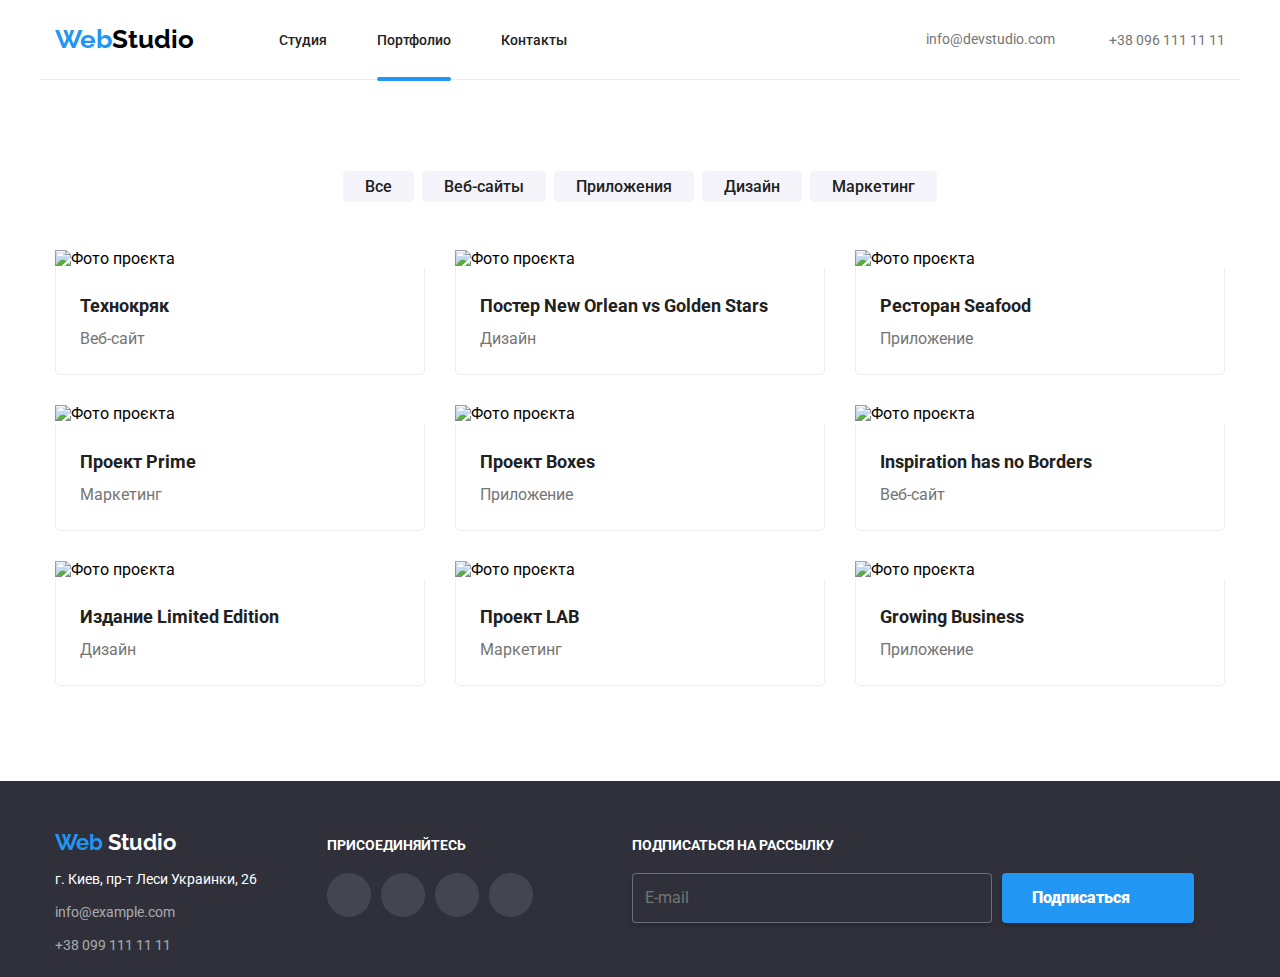
==== commit c09e2c80: "Add files via upload" ====
--- a/portfolio.html
+++ b/portfolio.html
@@ -38,9 +38,9 @@
             </li>
         </ul>
     </header>
-    <main class="our-projects">
-        <div class="our-projects__nav">
-            <h1 class="our-projects__title">Наші проекти</h1>
+    <main>
+        <section class="our-projects">
+            <h1 class="our-projects__title visually-hidden">Наші проекти</h1>
             <ul class="list-nav">
                 <li class="list-nav__element"><a class="list-nav__link" href="">Все</a></li>                
                 <li class="list-nav__element"><a class="list-nav__link" href="">Веб-сайты</a></li>
@@ -48,99 +48,99 @@
                 <li class="list-nav__element"><a class="list-nav__link" href="">Дизайн</a></li>
                 <li class="list-nav__element"><a class="list-nav__link" href="">Маркетинг</a></li>
             </ul>
-        </div>
-        <ul class="projects-list">
-            <li class="project">
-                <div class="project__overlay">
-                    <img src="./img/technocrac.png" alt="Фото проєкта">
-                    <p class="overlay__text">Технокряк это современная площадка распространения коронавируса. Компании используют эту платформу для цифрового шпионажа и атак на защищённые сервера конкурентов.</p>
-                </div>
-                <div class="project__content">
-                    <h2 class="project__name">Технокряк</h2>
-                    <p class="project__text">Веб-сайт</p>
-                </div>
-            </li>
-            <li class="project">
-                <div class="project__overlay">
-                    <img src="./img/new_orlean.png" alt="Фото проєкта">
-                    <p class="overlay__text">Технокряк это современная площадка распространения коронавируса. Компании используют эту платформу для цифрового шпионажа и атак на защищённые сервера конкурентов.</p>
-                </div>
-                <div class="project__content">
-                    <h2 class="project__name">Постер New Orlean vs Golden Stars</h2>
-                    <p class="project__text">Дизайн</p>
-                </div>
-            </li>
-            <li class="project">
-                <div class="project__overlay">
-                    <img src="./img/Seafood.png" alt="Фото проєкта">
-                    <p class="overlay__text">Технокряк это современная площадка распространения коронавируса. Компании используют эту платформу для цифрового шпионажа и атак на защищённые сервера конкурентов.</p>
-                </div>
-                <div class="project__content">
-                    <h2 class="project__name">Ресторан Seafood</h2>
-                    <p class="project__text">Приложение</p>
-                </div>
-            </li>
-            <li class="project">
-                <div class="project__overlay">
-                    <img src="./img/Prime.png" alt="Фото проєкта">
-                    <p class="overlay__text">Технокряк это современная площадка распространения коронавируса. Компании используют эту платформу для цифрового шпионажа и атак на защищённые сервера конкурентов.</p>
-                </div>
-                <div class="project__content">
-                    <h2 class="project__name">Проект Prime</h2>
-                    <p class="project__text">Маркетинг</p>
-                </div>
-            </li>
-            <li class="project">
-                <div class="project__overlay">
-                    <img src="./img/Boxes.png" alt="Фото проєкта">
-                    <p class="overlay__text">Технокряк это современная площадка распространения коронавируса. Компании используют эту платформу для цифрового шпионажа и атак на защищённые сервера конкурентов.</p>
-                </div>
-                <div class="project__content">
-                    <h2 class="project__name">Проект Boxes</h2>
-                    <p class="project__text">Приложение</p>
-                </div>
-            </li>
-            <li class="project">
-                <div class="project__overlay">
-                    <img src="./img/Inspiration.png" alt="Фото проєкта">
-                    <p class="overlay__text">Технокряк это современная площадка распространения коронавируса. Компании используют эту платформу для цифрового шпионажа и атак на защищённые сервера конкурентов.</p>
-                </div>
-                <div class="project__content">
-                <h2 class="project__name">Inspiration has no Borders</h2>
-                    <p class="project__text">Веб-сайт</p>
-                </div>
-            </li>
-            <li class="project">
-                <div class="project__overlay">
-                    <img src="./img/Limited_edition.png" alt="Фото проєкта">
-                    <p class="overlay__text">Технокряк это современная площадка распространения коронавируса. Компании используют эту платформу для цифрового шпионажа и атак на защищённые сервера конкурентов.</p>
-                </div>
-                <div class="project__content">
-                    <h2 class="project__name">Издание Limited Edition</h2>
-                    <p class="project__text">Дизайн</p>
-                </div>
-            </li>
-            <li class="project">
-                <div class="project__overlay">
-                    <img src="./img/Lab.png" alt="Фото проєкта">
-                    <p class="overlay__text">Технокряк это современная площадка распространения коронавируса. Компании используют эту платформу для цифрового шпионажа и атак на защищённые сервера конкурентов.</p>
-                </div>
-                <div class="project__content">
-                    <h2 class="project__name">Проект LAB</h2>
-                    <p class="project__text">Маркетинг</p>
-                </div>
-            </li>
-            <li class="project">
-                <div class="project__overlay">
-                    <img src="./img/Growing.png" alt="Фото проєкта">
-                    <p class="overlay__text">Технокряк это современная площадка распространения коронавируса. Компании используют эту платформу для цифрового шпионажа и атак на защищённые сервера конкурентов.</p>
-                </div>
-                <div class="project__content">
-                    <h2 class="project__name">Growing Business</h2>
-                    <p class="project__text">Приложение</p>
-                </div>
-            </li>
-        </ul>
+            <ul class="projects-list">
+                <li class="project">
+                    <div class="project__overlay">
+                        <img src="./img/technocrac.png" alt="Фото проєкта">
+                        <p class="overlay__text">Технокряк это современная площадка распространения коронавируса. Компании используют эту платформу для цифрового шпионажа и атак на защищённые сервера конкурентов.</p>
+                    </div>
+                    <div class="project__content">
+                        <h2 class="project__name">Технокряк</h2>
+                        <p class="project__text">Веб-сайт</p>
+                    </div>
+                </li>
+                <li class="project">
+                    <div class="project__overlay">
+                        <img src="./img/new_orlean.png" alt="Фото проєкта">
+                        <p class="overlay__text">Технокряк это современная площадка распространения коронавируса. Компании используют эту платформу для цифрового шпионажа и атак на защищённые сервера конкурентов.</p>
+                    </div>
+                    <div class="project__content">
+                        <h2 class="project__name">Постер New Orlean vs Golden Stars</h2>
+                        <p class="project__text">Дизайн</p>
+                    </div>
+                </li>
+                <li class="project">
+                    <div class="project__overlay">
+                        <img src="./img/Seafood.png" alt="Фото проєкта">
+                        <p class="overlay__text">Технокряк это современная площадка распространения коронавируса. Компании используют эту платформу для цифрового шпионажа и атак на защищённые сервера конкурентов.</p>
+                    </div>
+                    <div class="project__content">
+                        <h2 class="project__name">Ресторан Seafood</h2>
+                        <p class="project__text">Приложение</p>
+                    </div>
+                </li>
+                <li class="project">
+                    <div class="project__overlay">
+                        <img src="./img/Prime.png" alt="Фото проєкта">
+                        <p class="overlay__text">Технокряк это современная площадка распространения коронавируса. Компании используют эту платформу для цифрового шпионажа и атак на защищённые сервера конкурентов.</p>
+                    </div>
+                    <div class="project__content">
+                        <h2 class="project__name">Проект Prime</h2>
+                        <p class="project__text">Маркетинг</p>
+                    </div>
+                </li>
+                <li class="project">
+                    <div class="project__overlay">
+                        <img src="./img/Boxes.png" alt="Фото проєкта">
+                        <p class="overlay__text">Технокряк это современная площадка распространения коронавируса. Компании используют эту платформу для цифрового шпионажа и атак на защищённые сервера конкурентов.</p>
+                    </div>
+                    <div class="project__content">
+                        <h2 class="project__name">Проект Boxes</h2>
+                        <p class="project__text">Приложение</p>
+                    </div>
+                </li>
+                <li class="project">
+                    <div class="project__overlay">
+                        <img src="./img/Inspiration.png" alt="Фото проєкта">
+                        <p class="overlay__text">Технокряк это современная площадка распространения коронавируса. Компании используют эту платформу для цифрового шпионажа и атак на защищённые сервера конкурентов.</p>
+                    </div>
+                    <div class="project__content">
+                    <h2 class="project__name">Inspiration has no Borders</h2>
+                        <p class="project__text">Веб-сайт</p>
+                    </div>
+                </li>
+                <li class="project">
+                    <div class="project__overlay">
+                        <img src="./img/Limited_edition.png" alt="Фото проєкта">
+                        <p class="overlay__text">Технокряк это современная площадка распространения коронавируса. Компании используют эту платформу для цифрового шпионажа и атак на защищённые сервера конкурентов.</p>
+                    </div>
+                    <div class="project__content">
+                        <h2 class="project__name">Издание Limited Edition</h2>
+                        <p class="project__text">Дизайн</p>
+                    </div>
+                </li>
+                <li class="project">
+                    <div class="project__overlay">
+                        <img src="./img/Lab.png" alt="Фото проєкта">
+                        <p class="overlay__text">Технокряк это современная площадка распространения коронавируса. Компании используют эту платформу для цифрового шпионажа и атак на защищённые сервера конкурентов.</p>
+                    </div>
+                    <div class="project__content">
+                        <h2 class="project__name">Проект LAB</h2>
+                        <p class="project__text">Маркетинг</p>
+                    </div>
+                </li>
+                <li class="project">
+                    <div class="project__overlay">
+                        <img src="./img/Growing.png" alt="Фото проєкта">
+                        <p class="overlay__text">Технокряк это современная площадка распространения коронавируса. Компании используют эту платформу для цифрового шпионажа и атак на защищённые сервера конкурентов.</p>
+                    </div>
+                    <div class="project__content">
+                        <h2 class="project__name">Growing Business</h2>
+                        <p class="project__text">Приложение</p>
+                    </div>
+                </li>
+            </ul>
+        </section>
     </main>
     <!--Footer-->
     <footer class="footer">
--- a/css/main.min.css
+++ b/css/main.min.css
@@ -1,2 +1,2 @@
-/*! modern-normalize v0.6.0 | MIT License | https://github.com/sindresorhus/modern-normalize */*,*::before,*::after{-webkit-box-sizing:border-box;box-sizing:border-box}:root{-moz-tab-size:4;-o-tab-size:4;tab-size:4}html{line-height:1.15;-webkit-text-size-adjust:100%}body{margin:0;padding:0}body{font-family:system-ui,-apple-system,"Segoe UI",Roboto,Helvetica,Arial,sans-serif,"Apple Color Emoji","Segoe UI Emoji"}a{text-decoration:none;font-family:Roboto}ul{list-style-type:none;padding:0}textarea{resize:none}hr{height:0}abbr[title]{-webkit-text-decoration:underline dotted;text-decoration:underline dotted}b,strong{font-weight:bolder}code,kbd,samp,pre{font-family:SFMono-Regular, Consolas, "Liberation Mono", Menlo, monospace;font-size:1em}small{font-size:80%}sub,sup{font-size:75%;line-height:0;position:relative;vertical-align:baseline}sub{bottom:-0.25em}sup{top:-0.5em}button,input,optgroup,select,textarea{font-family:inherit;font-size:100%;line-height:1.15;margin:0}button,select{text-transform:none}button,[type="button"],[type="reset"],[type="submit"]{-webkit-appearance:button}button::-moz-focus-inner,[type="button"]::-moz-focus-inner,[type="reset"]::-moz-focus-inner,[type="submit"]::-moz-focus-inner{border-style:none;padding:0}button:-moz-focusring,[type="button"]:-moz-focusring,[type="reset"]:-moz-focusring,[type="submit"]:-moz-focusring{outline:1px dotted ButtonText}fieldset{padding:0.35em 0.75em 0.625em}legend{padding:0}progress{vertical-align:baseline}[type="number"]::-webkit-inner-spin-button,[type="number"]::-webkit-outer-spin-button{height:auto}[type="search"]{-webkit-appearance:textfield;outline-offset:-2px}[type="search"]::-webkit-search-decoration{-webkit-appearance:none}::-webkit-file-upload-button{-webkit-appearance:button;font:inherit}summary{display:list-item}p{margin:0;padding:0}.main-pynkts,.occupation,.comand,.clients{width:1200px;padding:0 15px;margin:0 auto}.flex-div,.nav,.contacts,.modal__close,.modal__button-send,.part-occupation__overlay,.ss-link,.clients-list__link,.overlay__text,.subscribe__input,.subscribe__btn{display:-webkit-box;display:-ms-flexbox;display:flex;-webkit-box-align:center;-ms-flex-align:center;align-items:center;-webkit-box-pack:center;-ms-flex-pack:center;justify-content:center}body{font-family:Roboto;max-width:1600px}a{font-family:Roboto}.visually-hidden{position:absolute;width:1px;height:1px;clip:rect(0 0 0 0)}header{width:1200px;height:80px;padding-left:15px;padding-right:15px;margin-left:auto;margin-right:auto;border-bottom:1px solid #ECECEC;display:-webkit-box;display:-ms-flexbox;display:flex;-webkit-box-pack:justify;-ms-flex-pack:justify;justify-content:space-between}footer{background-color:#2F303A;padding-top:48px;padding-bottom:20px}.ftr{width:1200px;margin-left:auto;margin-right:auto;padding-left:15px;padding-right:15px;display:-webkit-box;display:-ms-flexbox;display:flex}.nav{margin-left:85px}.nav__name-company{font-family:Raleway;font-weight:700;font-size:26px;line-height:31px;color:#000}.name-company--blue{color:#2196f3}.nav__link{display:inline-block;padding:33px 0;-webkit-transition:color 250ms cubic-bezier(0.4, 0, 0.2, 1);transition:color 250ms cubic-bezier(0.4, 0, 0.2, 1);font-weight:500;font-size:14px;line-height:16px;color:#212121}.nav__link:not(:last-child){margin-right:50px}.nav__link:focus,.nav__link:hover{color:#2196f3}.active{position:relative}.active::after{content:"";display:block;position:absolute;width:100%;bottom:0;left:0;height:4px;border-radius:2px;background-color:#2196f3}.contackts__icon{margin-right:10px}.contacts__link{font-weight:400;font-size:14px;line-height:16px;color:#757575}.contacts__element:not(:last-child){margin-right:30px}.contacts__text{-webkit-transition:color,fill 250ms cubic-bezier(0.4, 0, 0.2, 1);transition:color,fill 250ms cubic-bezier(0.4, 0, 0.2, 1)}.contacts__text:focus,.contacts__text:hover{fill:#2196f3}.contacts__text:focus .contacts__link,.contacts__text:hover .contacts__link{color:#2196f3}.hello{position:relative;background-image:url(../img/Header_imgfon.png);height:600px;max-width:1600px;margin-bottom:94px;text-align:center}.hello__overlay{position:absolute;padding-top:200px;width:100%;height:100%;top:0;left:0;background-color:rgba(47,48,58,0.8)}.hello__title{width:600px;margin:0 auto;margin-bottom:30px;font-weight:900;font-size:44px;line-height:60px;text-transform:uppercase;color:#fff}.hello__buy{padding:10px 32px;-webkit-box-shadow:0px 4px 4px rgba(0,0,0,0.15);box-shadow:0px 4px 4px rgba(0,0,0,0.15);border-radius:4px;border:none;text-align:center;font-weight:700;font-size:16px;line-height:30px;color:#fff;background-color:#2196f3}.backdrop.is-hidden{opacity:0;pointer-events:none;-webkit-transform:scale(1.08);transform:scale(1.08)}.backdrop{position:fixed;top:0;left:0;width:100%;height:100%;background-color:rgba(0,0,0,0.2);-webkit-transition:opacity 250ms cubic-bezier(0.4, 0, 0.2, 1),-webkit-transform 250ms cubic-bezier(0.4, 0, 0.2, 1);transition:opacity 250ms cubic-bezier(0.4, 0, 0.2, 1),-webkit-transform 250ms cubic-bezier(0.4, 0, 0.2, 1);transition:opacity 250ms cubic-bezier(0.4, 0, 0.2, 1),transform 250ms cubic-bezier(0.4, 0, 0.2, 1);transition:opacity 250ms cubic-bezier(0.4, 0, 0.2, 1),transform 250ms cubic-bezier(0.4, 0, 0.2, 1),-webkit-transform 250ms cubic-bezier(0.4, 0, 0.2, 1)}.modal{padding:40px;position:absolute;top:50%;left:50%;-webkit-transform:translate(-50%, -50%);transform:translate(-50%, -50%);background-color:#fff}.modal__title{display:inline-block;margin-bottom:30px;font-weight:700;font-size:20px;line-height:23px;text-align:center;letter-spacing:0.03em;color:#212121}.modal__close{position:absolute;top:8px;left:490px;width:30px;height:30px;border:1px solid rgba(0,0,0,0.1);border-radius:50%}.modal__close-icon{fill:#000;width:18px;height:18px;-webkit-transition:all 250ms cubic-bezier(0.4, 0, 0.2, 1);transition:all 250ms cubic-bezier(0.4, 0, 0.2, 1)}.modal__close-icon:hover{fill:#2196f3}.modal__field{position:relative;margin-bottom:28px}.modal__field:not(:last-child){margin-bottom:30px}.modal__input{padding:12px 35px;font:inherit;border:1px solid #2a2a2a;border-radius:3px;width:448px;height:40px}.modal__input--coment{height:120px}.modal__label{position:absolute;top:12px;left:42px;font-weight:400;font-size:14px;line-height:16px;letter-spacing:0.01em;color:#757575;-webkit-transition:all 250ms cubic-bezier(0.4, 0, 0.2, 1);transition:all 250ms cubic-bezier(0.4, 0, 0.2, 1)}.modal__label--coment{left:16px}.modal__field:focus-within>.modal__label,.modal__input:not(:placeholder-shown) ~ .modal__label{-webkit-transform:translate(-26px, -35px);transform:translate(-26px, -35px)}.modal__field:focus-within>.modal__label--coment,.modal__input:not(:placeholder-shown) ~ .modal__label--coment{-webkit-transform:translate(0px, -35px);transform:translate(0px, -35px)}.modal__field:focus-within>.modal__label{color:#2196f3}.modal__field:focus-within>.modal__icon{fill:#2196f3}.modal__icon{position:absolute;fill:#212121;top:12px;left:16px;width:18px;height:18px;-webkit-transition:all 250ms cubic-bezier(0.4, 0, 0.2, 1);transition:all 250ms cubic-bezier(0.4, 0, 0.2, 1)}.checkbox{display:inline-block;margin-bottom:30px}.check{display:inline-block;width:16px;height:15px;border:1px solid #212121;-webkit-transition:all 250ms cubic-bezier(0.4, 0, 0.2, 1);transition:all 250ms cubic-bezier(0.4, 0, 0.2, 1)}.checkbox__icon{display:block}.checkbox__check:checked+.check{border:#2196f3;background-color:#2196f3}.checkbox__text,.checkbox__link{display:inline-block;font-weight:normal;font-size:14px;line-height:24px;letter-spacing:0.03em;color:#757575}.checkbox__link{color:#2196f3}.modal__button-send{background-color:#2196f3;width:200px;margin:0 auto;-webkit-box-shadow:0px 4px 4px rgba(0,0,0,0.15);box-shadow:0px 4px 4px rgba(0,0,0,0.15);border-radius:4px;border:none;padding:10px 55px;letter-spacing:0.06em;font-weight:700;font-size:16px;line-height:30px;color:#FFFFFF}.main-pynkts{margin-bottom:94px}.main-pynkts__title{display:none}.pynkts__list{display:-webkit-box;display:-ms-flexbox;display:flex}.pynkts{width:270px}.pynkts:not(:last-child){margin-right:30px}.pynkts__fon{background-color:#F5F4FA;width:270px;height:120px;padding:30px 100px;margin-bottom:30px}.pynkts__icon{width:70px;height:70px}.pynkts__title{margin-bottom:10px;font-size:14px;font-weight:700;line-height:16px;text-transform:uppercase;color:#212121}.pynkts__text{font-size:14px;font-weight:400;line-height:24px;color:#757575}.occupation{margin-bottom:94px}.occupation-list{display:-webkit-box;display:-ms-flexbox;display:flex}.occupation__title{font-weight:700;font-size:36px;line-height:42px;color:#212121;margin-bottom:50px;text-align:center}.part-occupation{position:relative}.part-occupation:not(:last-child){margin-right:30px}.part-occupation__overlay{position:absolute;width:100%;height:70px;top:224px;left:0;background:rgba(47,48,58,0.8)}.part-occupation__text{font-size:14px;font-weight:700;line-height:16px;text-transform:uppercase;color:#fff}.comand{padding-top:94px;height:700px;margin-bottom:94px}.comand--color{background-color:#F5F4FA}.comand__title{font-weight:700;font-size:36px;line-height:42px;color:#212121;margin-bottom:50px;text-align:center}.personal{display:-webkit-box;display:-ms-flexbox;display:flex;text-align:center}.worker{background-color:#fff;-webkit-box-shadow:0px 2px 1px rgba(0,0,0,0.2),0px 1px 1px rgba(0,0,0,0.14),0px 1px 3px rgba(0,0,0,0.12);box-shadow:0px 2px 1px rgba(0,0,0,0.2),0px 1px 1px rgba(0,0,0,0.14),0px 1px 3px rgba(0,0,0,0.12);border-radius:4px}.worker:not(:last-child){margin-right:30px}.worker__photo{margin-bottom:30px}.worker__name{margin-bottom:10px;font-size:16px;line-height:19px;color:#212121}.worker__text{margin-bottom:30px;font-size:16px;line-height:19px;color:#757575}.ss-list{display:-webkit-box;display:-ms-flexbox;display:flex;width:205px;margin:0 auto;margin-bottom:25px}.ss-list__element:not(:last-child){margin-right:10px}.ss-link{-webkit-transition:all 250ms cubic-bezier(0.4, 0, 0.2, 1);transition:all 250ms cubic-bezier(0.4, 0, 0.2, 1);width:44px;height:44px;background-color:rgba(255,255,255,0.1);border-radius:50%;fill:#afb1b8}.ss-link:hover,.ss-link:focus{fill:#fff;background-color:#2196f3}.clients{margin-top:95px;margin-bottom:95px}.clients__title{font-weight:700;font-size:36px;line-height:42px;color:#212121;margin-bottom:50px;text-align:center}.clients-list{display:-webkit-box;display:-ms-flexbox;display:flex}.clients-list__link{-webkit-transition:border,fill 250ms cubic-bezier(0.4, 0, 0.2, 1),-webkit-transform 250ms cubic-bezier(0.4, 0, 0.2, 1);transition:border,fill 250ms cubic-bezier(0.4, 0, 0.2, 1),-webkit-transform 250ms cubic-bezier(0.4, 0, 0.2, 1);transition:border,fill 250ms cubic-bezier(0.4, 0, 0.2, 1),transform 250ms cubic-bezier(0.4, 0, 0.2, 1);transition:border,fill 250ms cubic-bezier(0.4, 0, 0.2, 1),transform 250ms cubic-bezier(0.4, 0, 0.2, 1),-webkit-transform 250ms cubic-bezier(0.4, 0, 0.2, 1);border:1px solid #afb1b8;border-radius:4px;width:170px;height:90px;fill:#afb1b8}.clients-list__element:not(:last-child){margin-right:30px}.clients-list__link:hover,.clients-list__link:focus{-webkit-transform:scale(1.1);transform:scale(1.1);border:1px solid #2196f3;fill:#2196f3}.our-projects{width:1200px;padding:0 15px;padding-top:94px;margin:0 auto;margin-bottom:95px}.our-projects__title{display:none}.our-projects__nav{display:-webkit-box;display:-ms-flexbox;display:flex;-webkit-box-pack:center;-ms-flex-pack:center;justify-content:center}.list-nav{display:-webkit-box;display:-ms-flexbox;display:flex;margin-bottom:50px}.list-nav__link{-webkit-transition:all 250ms cubic-bezier(0.4, 0, 0.2, 1);transition:all 250ms cubic-bezier(0.4, 0, 0.2, 1);padding:6px 22px;border-radius:4px;font-weight:500;font-size:16px;line-height:26px;background-color:#F5F4FA;color:#212121}.list-nav__element:not(:last-child){margin-right:8px}.list-nav__element:focus .list-nav__link,.list-nav__element:hover .list-nav__link{-webkit-box-shadow:0px 2px 2px rgba(0,0,0,0.12),0px 1px 2px rgba(0,0,0,0.08),0px 3px 1px rgba(0,0,0,0.1);box-shadow:0px 2px 2px rgba(0,0,0,0.12),0px 1px 2px rgba(0,0,0,0.08),0px 3px 1px rgba(0,0,0,0.1);background-color:#2196f3;color:#fff}.projects-list{display:-webkit-box;display:-ms-flexbox;display:flex;-ms-flex-wrap:wrap;flex-wrap:wrap}.project{position:relative;width:370px}.project:not(:nth-child(3n)){margin-right:30px}.project:not(:nth-child(n+7)){margin-bottom:30px}.project:hover,.project:focus .project__overlay{z-index:0}.project:hover,.project:focus{-webkit-box-shadow:1px 4px 6px rgba(0,0,0,0.16),0px 4px 4px rgba(0,0,0,0.06),0px 1px 1px rgba(0,0,0,0.12);box-shadow:1px 4px 6px rgba(0,0,0,0.16),0px 4px 4px rgba(0,0,0,0.06),0px 1px 1px rgba(0,0,0,0.12)}.project__overlay{position:relative;overflow:hidden}.overlay__text{position:absolute;top:0;-webkit-transform:translateY(102%);transform:translateY(102%);width:370px;height:294px;margin:0px;padding:0px 24px;color:#fff;background:rgba(33,150,243,0.9);font-weight:400;font-size:18px;line-height:1.56;-webkit-transition:-webkit-transform 250ms cubic-bezier(0.4, 0, 0.2, 1);transition:-webkit-transform 250ms cubic-bezier(0.4, 0, 0.2, 1);transition:transform 250ms cubic-bezier(0.4, 0, 0.2, 1);transition:transform 250ms cubic-bezier(0.4, 0, 0.2, 1), -webkit-transform 250ms cubic-bezier(0.4, 0, 0.2, 1)}.project:hover .overlay__text,.project:focus .overlay__text{-webkit-transform:scaleY(1);transform:scaleY(1)}.project__content{padding:20px 24px;border:1px solid #eeeeee;border-bottom-right-radius:5px;border-bottom-left-radius:5px;border-top:none}.project__name{font-size:18px;line-height:36px;color:#212121}.project__text{font-size:16px;line-height:30px;color:#757575}address{font-style:normal;margin-right:70px}.adress__name-company{display:inline-block;margin-bottom:10px;height:28px;font-family:Raleway;font-weight:700;font-size:22px;line-height:26px}.name-company--white{color:#fff;margin-left:5px}.adress__text{display:inline-block;margin-bottom:9px;font-size:14px;line-height:24px;color:#fff}.adress__link{display:inline-block;font-size:14px;line-height:24px;color:rgba(255,255,255,0.6)}.adress__link:not(:last-child){margin-bottom:9px}.join{margin-right:100px;margin-top:8px}.join__title{margin-bottom:20px;font-size:14px;line-height:16px;text-transform:uppercase;color:#fff}.ss-link{display:-webkit-box;display:-ms-flexbox;display:flex}.ss-link__ss{width:20px;height:20px}.subscribe{margin-top:8px}.subscribe__title{margin-bottom:20px;font-size:14px;line-height:16px;text-transform:uppercase;color:#fff}.subscribe__form{display:-webkit-box;display:-ms-flexbox;display:flex}.subscribe__input{border:1px solid rgba(255,255,255,0.3);-webkit-box-shadow:0px 4px 4px rgba(0,0,0,0.15);box-shadow:0px 4px 4px rgba(0,0,0,0.15);border-radius:4px;width:360px;margin-right:10px;padding:0px 12px;font-weight:400;font-size:16px;line-height:30px;color:rgba(255,255,255,0.6);background-color:#2F303A}.subscribe__btn{border:0;-webkit-box-shadow:0px 4px 4px rgba(0,0,0,0.15);box-shadow:0px 4px 4px rgba(0,0,0,0.15);border-radius:4px;padding-left:30px;padding-right:30px;padding-top:10px;padding-bottom:10px;background:#2196F3}.subscribe__text{margin-right:10px;font-weight:900;font-size:16px;line-height:30px;text-align:center;color:#fff}
+/*! modern-normalize v0.6.0 | MIT License | https://github.com/sindresorhus/modern-normalize */*,*::before,*::after{-webkit-box-sizing:border-box;box-sizing:border-box}:root{-moz-tab-size:4;-o-tab-size:4;tab-size:4}html{line-height:1.15;-webkit-text-size-adjust:100%}body{margin:0;padding:0}body{font-family:system-ui,-apple-system,"Segoe UI",Roboto,Helvetica,Arial,sans-serif,"Apple Color Emoji","Segoe UI Emoji"}a{text-decoration:none;font-family:Roboto}ul{list-style-type:none;padding:0;margin:0}textarea{resize:none}hr{height:0}abbr[title]{-webkit-text-decoration:underline dotted;text-decoration:underline dotted}b,strong{font-weight:bolder}code,kbd,samp,pre{font-family:SFMono-Regular, Consolas, "Liberation Mono", Menlo, monospace;font-size:1em}small{font-size:80%}sub,sup{font-size:75%;line-height:0;position:relative;vertical-align:baseline}sub{bottom:-0.25em}sup{top:-0.5em}button,input,optgroup,select,textarea{font-family:inherit;font-size:100%;line-height:1.15;margin:0}button,select{text-transform:none}button,[type="button"],[type="reset"],[type="submit"]{-webkit-appearance:button}button::-moz-focus-inner,[type="button"]::-moz-focus-inner,[type="reset"]::-moz-focus-inner,[type="submit"]::-moz-focus-inner{border-style:none;padding:0}button:-moz-focusring,[type="button"]:-moz-focusring,[type="reset"]:-moz-focusring,[type="submit"]:-moz-focusring{outline:1px dotted ButtonText}fieldset{padding:0.35em 0.75em 0.625em}legend{padding:0}progress{vertical-align:baseline}[type="number"]::-webkit-inner-spin-button,[type="number"]::-webkit-outer-spin-button{height:auto}[type="search"]{-webkit-appearance:textfield;outline-offset:-2px}[type="search"]::-webkit-search-decoration{-webkit-appearance:none}::-webkit-file-upload-button{-webkit-appearance:button;font:inherit}summary{display:list-item}p{margin:0;padding:0}h1,h2,h3,h4,h5,h6{margin:0;padding:0}.main-pynkts,.occupation,.comand--width,.clients,.our-projects{width:1200px;padding:0 15px;margin:0 auto}.flex-div,.nav,.contacts,.modal__close,.modal__button-send,.part-occupation__overlay,.ss-link,.clients-list__link,.overlay__text,.subscribe__input,.subscribe__btn{display:-webkit-box;display:-ms-flexbox;display:flex;-webkit-box-align:center;-ms-flex-align:center;align-items:center;-webkit-box-pack:center;-ms-flex-pack:center;justify-content:center}body{font-family:Roboto;max-width:1600px}a{font-family:Roboto}.visually-hidden{position:absolute;width:1px;height:1px;clip:rect(0 0 0 0)}header{width:1200px;height:80px;padding-left:15px;padding-right:15px;margin-left:auto;margin-right:auto;border-bottom:1px solid #ECECEC;display:-webkit-box;display:-ms-flexbox;display:flex;-webkit-box-pack:justify;-ms-flex-pack:justify;justify-content:space-between}footer{background-color:#2F303A;padding-top:48px;padding-bottom:20px}.ftr{width:1200px;margin-left:auto;margin-right:auto;padding-left:15px;padding-right:15px;display:-webkit-box;display:-ms-flexbox;display:flex}.nav{margin-left:85px}.nav__name-company{font-family:Raleway;font-weight:700;font-size:26px;line-height:31px;color:#000}.name-company--blue{color:#2196f3}.nav__link{display:inline-block;padding:33px 0;-webkit-transition:color 250ms cubic-bezier(0.4, 0, 0.2, 1);transition:color 250ms cubic-bezier(0.4, 0, 0.2, 1);font-weight:500;font-size:14px;line-height:16px;color:#212121}.nav__link:not(:last-child){margin-right:50px}.nav__link:focus,.nav__link:hover{color:#2196f3}.active{position:relative}.active::after{content:"";display:block;position:absolute;width:100%;bottom:0;left:0;height:4px;border-radius:2px;background-color:#2196f3}.contackts__icon{margin-right:10px}.contacts__link{font-weight:400;font-size:14px;line-height:16px;color:#757575}.contacts__element:not(:last-child){margin-right:30px}.contacts__text{-webkit-transition:color,fill 250ms cubic-bezier(0.4, 0, 0.2, 1);transition:color,fill 250ms cubic-bezier(0.4, 0, 0.2, 1)}.contacts__text:focus,.contacts__text:hover{fill:#2196f3}.contacts__text:focus .contacts__link,.contacts__text:hover .contacts__link{color:#2196f3}.hello{position:relative;background-image:url(../img/Header_imgfon.png);height:600px;max-width:1600px;margin-bottom:94px;text-align:center}.hello__overlay{position:absolute;padding-top:200px;width:100%;height:100%;top:0;left:0;background-color:rgba(47,48,58,0.8)}.hello__title{width:600px;margin:0 auto;margin-bottom:30px;font-weight:900;font-size:44px;line-height:60px;text-transform:uppercase;color:#fff}.hello__buy{padding:10px 32px;-webkit-box-shadow:0px 4px 4px rgba(0,0,0,0.15);box-shadow:0px 4px 4px rgba(0,0,0,0.15);border-radius:4px;border:none;text-align:center;font-weight:700;font-size:16px;line-height:30px;color:#fff;background-color:#2196f3}.backdrop.is-hidden{opacity:0;pointer-events:none;-webkit-transform:scale(1.08);transform:scale(1.08)}.backdrop{position:fixed;top:0;left:0;width:100%;height:100%;background-color:rgba(0,0,0,0.2);-webkit-transition:opacity 250ms cubic-bezier(0.4, 0, 0.2, 1),-webkit-transform 250ms cubic-bezier(0.4, 0, 0.2, 1);transition:opacity 250ms cubic-bezier(0.4, 0, 0.2, 1),-webkit-transform 250ms cubic-bezier(0.4, 0, 0.2, 1);transition:opacity 250ms cubic-bezier(0.4, 0, 0.2, 1),transform 250ms cubic-bezier(0.4, 0, 0.2, 1);transition:opacity 250ms cubic-bezier(0.4, 0, 0.2, 1),transform 250ms cubic-bezier(0.4, 0, 0.2, 1),-webkit-transform 250ms cubic-bezier(0.4, 0, 0.2, 1)}.modal{padding:40px;position:absolute;top:50%;left:50%;-webkit-transform:translate(-50%, -50%);transform:translate(-50%, -50%);background-color:#fff}.modal__title{display:inline-block;margin-bottom:30px;font-weight:700;font-size:20px;line-height:23px;text-align:center;letter-spacing:0.03em;color:#212121}.modal__close{position:absolute;top:8px;left:490px;width:30px;height:30px;border:1px solid rgba(0,0,0,0.1);border-radius:50%}.modal__close-icon{fill:#000;width:18px;height:18px;-webkit-transition:all 250ms cubic-bezier(0.4, 0, 0.2, 1);transition:all 250ms cubic-bezier(0.4, 0, 0.2, 1)}.modal__close-icon:hover{fill:#2196f3}.modal__field{position:relative;margin-bottom:28px}.modal__field:not(:last-child){margin-bottom:30px}.modal__input{padding:12px 35px;font:inherit;border:1px solid #2a2a2a;border-radius:3px;width:448px;height:40px}.modal__input--coment{height:120px}.modal__label{position:absolute;top:12px;left:42px;font-weight:400;font-size:14px;line-height:16px;letter-spacing:0.01em;color:#757575;-webkit-transition:all 250ms cubic-bezier(0.4, 0, 0.2, 1);transition:all 250ms cubic-bezier(0.4, 0, 0.2, 1)}.modal__label--coment{left:16px}.modal__field:focus-within>.modal__label,.modal__input:not(:placeholder-shown) ~ .modal__label{-webkit-transform:translate(-26px, -35px);transform:translate(-26px, -35px)}.modal__field:focus-within>.modal__label--coment,.modal__input:not(:placeholder-shown) ~ .modal__label--coment{-webkit-transform:translate(0px, -35px);transform:translate(0px, -35px)}.modal__field:focus-within>.modal__label{color:#2196f3}.modal__field:focus-within>.modal__icon{fill:#2196f3}.modal__icon{position:absolute;fill:#212121;top:12px;left:16px;width:18px;height:18px;-webkit-transition:all 250ms cubic-bezier(0.4, 0, 0.2, 1);transition:all 250ms cubic-bezier(0.4, 0, 0.2, 1)}.checkbox{display:inline-block;margin-bottom:30px}.check{display:inline-block;width:16px;height:15px;border:1px solid #212121;-webkit-transition:all 250ms cubic-bezier(0.4, 0, 0.2, 1);transition:all 250ms cubic-bezier(0.4, 0, 0.2, 1)}.checkbox__icon{display:block}.checkbox__check:checked+.check{border:#2196f3;background-color:#2196f3}.checkbox__text,.checkbox__link{display:inline-block;font-weight:normal;font-size:14px;line-height:24px;letter-spacing:0.03em;color:#757575}.checkbox__link{color:#2196f3}.modal__button-send{background-color:#2196f3;width:200px;margin:0 auto;-webkit-box-shadow:0px 4px 4px rgba(0,0,0,0.15);box-shadow:0px 4px 4px rgba(0,0,0,0.15);border-radius:4px;border:none;padding:10px 55px;letter-spacing:0.06em;font-weight:700;font-size:16px;line-height:30px;color:#FFFFFF}.main-pynkts{margin-bottom:94px}.main-pynkts__title{display:none}.pynkts__list{display:-webkit-box;display:-ms-flexbox;display:flex}.pynkts{width:270px}.pynkts:not(:last-child){margin-right:30px}.pynkts__fon{background-color:#F5F4FA;width:270px;height:120px;padding:30px 100px;margin-bottom:30px}.pynkts__icon{width:70px;height:70px}.pynkts__title{margin-bottom:10px;font-size:14px;font-weight:700;line-height:16px;text-transform:uppercase;color:#212121}.pynkts__text{font-size:14px;font-weight:400;line-height:24px;color:#757575}.occupation{margin-bottom:94px}.occupation-list{display:-webkit-box;display:-ms-flexbox;display:flex}.occupation__title{font-weight:700;font-size:36px;line-height:42px;color:#212121;margin-bottom:50px;text-align:center}.part-occupation{position:relative}.part-occupation:not(:last-child){margin-right:30px}.part-occupation__overlay{position:absolute;width:100%;height:70px;top:224px;left:0;background:rgba(47,48,58,0.8)}.part-occupation__text{font-size:14px;font-weight:700;line-height:16px;text-transform:uppercase;color:#fff}.comand{padding:94px 0;background-color:#F5F4FA}.comand__title{font-weight:700;font-size:36px;line-height:42px;color:#212121;margin-bottom:50px;text-align:center}.personal{display:-webkit-box;display:-ms-flexbox;display:flex;text-align:center}.worker{background-color:#fff;-webkit-box-shadow:0px 2px 1px rgba(0,0,0,0.2),0px 1px 1px rgba(0,0,0,0.14),0px 1px 3px rgba(0,0,0,0.12);box-shadow:0px 2px 1px rgba(0,0,0,0.2),0px 1px 1px rgba(0,0,0,0.14),0px 1px 3px rgba(0,0,0,0.12);border-radius:4px}.worker:not(:last-child){margin-right:30px}.worker__photo{margin-bottom:30px}.worker__name{margin-bottom:10px;font-size:16px;line-height:19px;color:#212121}.worker__text{margin-bottom:30px;font-size:16px;line-height:19px;color:#757575}.ss-list{display:-webkit-box;display:-ms-flexbox;display:flex;width:205px;margin:0 auto;margin-bottom:25px}.ss-list__element:not(:last-child){margin-right:10px}.ss-link{-webkit-transition:all 250ms cubic-bezier(0.4, 0, 0.2, 1);transition:all 250ms cubic-bezier(0.4, 0, 0.2, 1);width:44px;height:44px;background-color:rgba(255,255,255,0.1);border-radius:50%;fill:#afb1b8}.ss-link:hover,.ss-link:focus{fill:#fff;background-color:#2196f3}.clients{margin-top:95px;margin-bottom:95px}.clients__title{font-weight:700;font-size:36px;line-height:42px;color:#212121;margin-bottom:50px;text-align:center}.clients-list{display:-webkit-box;display:-ms-flexbox;display:flex}.clients-list__link{-webkit-transition:border,fill 250ms cubic-bezier(0.4, 0, 0.2, 1),-webkit-transform 250ms cubic-bezier(0.4, 0, 0.2, 1);transition:border,fill 250ms cubic-bezier(0.4, 0, 0.2, 1),-webkit-transform 250ms cubic-bezier(0.4, 0, 0.2, 1);transition:border,fill 250ms cubic-bezier(0.4, 0, 0.2, 1),transform 250ms cubic-bezier(0.4, 0, 0.2, 1);transition:border,fill 250ms cubic-bezier(0.4, 0, 0.2, 1),transform 250ms cubic-bezier(0.4, 0, 0.2, 1),-webkit-transform 250ms cubic-bezier(0.4, 0, 0.2, 1);border:1px solid #afb1b8;border-radius:4px;width:170px;height:90px;fill:#afb1b8}.clients-list__element:not(:last-child){margin-right:30px}.clients-list__link:hover,.clients-list__link:focus{-webkit-transform:scale(1.1);transform:scale(1.1);border:1px solid #2196f3;fill:#2196f3}.our-projects{padding-top:94px;margin-bottom:95px}.list-nav{display:-webkit-box;display:-ms-flexbox;display:flex;margin-bottom:50px;-webkit-box-pack:center;-ms-flex-pack:center;justify-content:center}.list-nav__link{-webkit-transition:all 250ms cubic-bezier(0.4, 0, 0.2, 1);transition:all 250ms cubic-bezier(0.4, 0, 0.2, 1);padding:6px 22px;border-radius:4px;font-weight:500;font-size:16px;line-height:26px;background-color:#F5F4FA;color:#212121}.list-nav__element:not(:last-child){margin-right:8px}.list-nav__element:focus .list-nav__link,.list-nav__element:hover .list-nav__link{-webkit-box-shadow:0px 2px 2px rgba(0,0,0,0.12),0px 1px 2px rgba(0,0,0,0.08),0px 3px 1px rgba(0,0,0,0.1);box-shadow:0px 2px 2px rgba(0,0,0,0.12),0px 1px 2px rgba(0,0,0,0.08),0px 3px 1px rgba(0,0,0,0.1);background-color:#2196f3;color:#fff}.projects-list{display:-webkit-box;display:-ms-flexbox;display:flex;-ms-flex-wrap:wrap;flex-wrap:wrap}.project{position:relative;width:370px}.project:not(:nth-child(3n)){margin-right:30px}.project:not(:nth-child(n+7)){margin-bottom:30px}.project:hover,.project:focus .project__overlay{z-index:0}.project:hover,.project:focus{-webkit-box-shadow:1px 4px 6px rgba(0,0,0,0.16),0px 4px 4px rgba(0,0,0,0.06),0px 1px 1px rgba(0,0,0,0.12);box-shadow:1px 4px 6px rgba(0,0,0,0.16),0px 4px 4px rgba(0,0,0,0.06),0px 1px 1px rgba(0,0,0,0.12)}.project__overlay{position:relative;overflow:hidden}.overlay__text{position:absolute;top:0;-webkit-transform:translateY(102%);transform:translateY(102%);width:370px;height:294px;margin:0px;padding:0px 24px;color:#fff;background:rgba(33,150,243,0.9);font-weight:400;font-size:18px;line-height:1.56;-webkit-transition:-webkit-transform 250ms cubic-bezier(0.4, 0, 0.2, 1);transition:-webkit-transform 250ms cubic-bezier(0.4, 0, 0.2, 1);transition:transform 250ms cubic-bezier(0.4, 0, 0.2, 1);transition:transform 250ms cubic-bezier(0.4, 0, 0.2, 1), -webkit-transform 250ms cubic-bezier(0.4, 0, 0.2, 1)}.project:hover .overlay__text,.project:focus .overlay__text{-webkit-transform:scaleY(1);transform:scaleY(1)}.project__content{padding:20px 24px;border:1px solid #eeeeee;border-bottom-right-radius:5px;border-bottom-left-radius:5px;border-top:none}.project__name{font-size:18px;line-height:36px;color:#212121}.project__text{font-size:16px;line-height:30px;color:#757575}address{font-style:normal;margin-right:70px}.adress__name-company{display:inline-block;margin-bottom:10px;height:28px;font-family:Raleway;font-weight:700;font-size:22px;line-height:26px}.name-company--white{color:#fff;margin-left:5px}.adress__text{display:inline-block;margin-bottom:9px;font-size:14px;line-height:24px;color:#fff}.adress__link{display:inline-block;font-size:14px;line-height:24px;color:rgba(255,255,255,0.6)}.adress__link:not(:last-child){margin-bottom:9px}.join{margin-right:100px;margin-top:8px}.join__title{margin-bottom:20px;font-size:14px;line-height:16px;text-transform:uppercase;color:#fff}.ss-link{display:-webkit-box;display:-ms-flexbox;display:flex}.ss-link__ss{width:20px;height:20px}.subscribe{margin-top:8px}.subscribe__title{margin-bottom:20px;font-size:14px;line-height:16px;text-transform:uppercase;color:#fff}.subscribe__form{display:-webkit-box;display:-ms-flexbox;display:flex}.subscribe__input{border:1px solid rgba(255,255,255,0.3);-webkit-box-shadow:0px 4px 4px rgba(0,0,0,0.15);box-shadow:0px 4px 4px rgba(0,0,0,0.15);border-radius:4px;width:360px;margin-right:10px;padding:0px 12px;font-weight:400;font-size:16px;line-height:30px;color:rgba(255,255,255,0.6);background-color:#2F303A}.subscribe__btn{border:0;-webkit-box-shadow:0px 4px 4px rgba(0,0,0,0.15);box-shadow:0px 4px 4px rgba(0,0,0,0.15);border-radius:4px;padding-left:30px;padding-right:30px;padding-top:10px;padding-bottom:10px;background:#2196F3}.subscribe__text{margin-right:10px;font-weight:900;font-size:16px;line-height:30px;text-align:center;color:#fff}
 /*# sourceMappingURL=main.min.css.map */